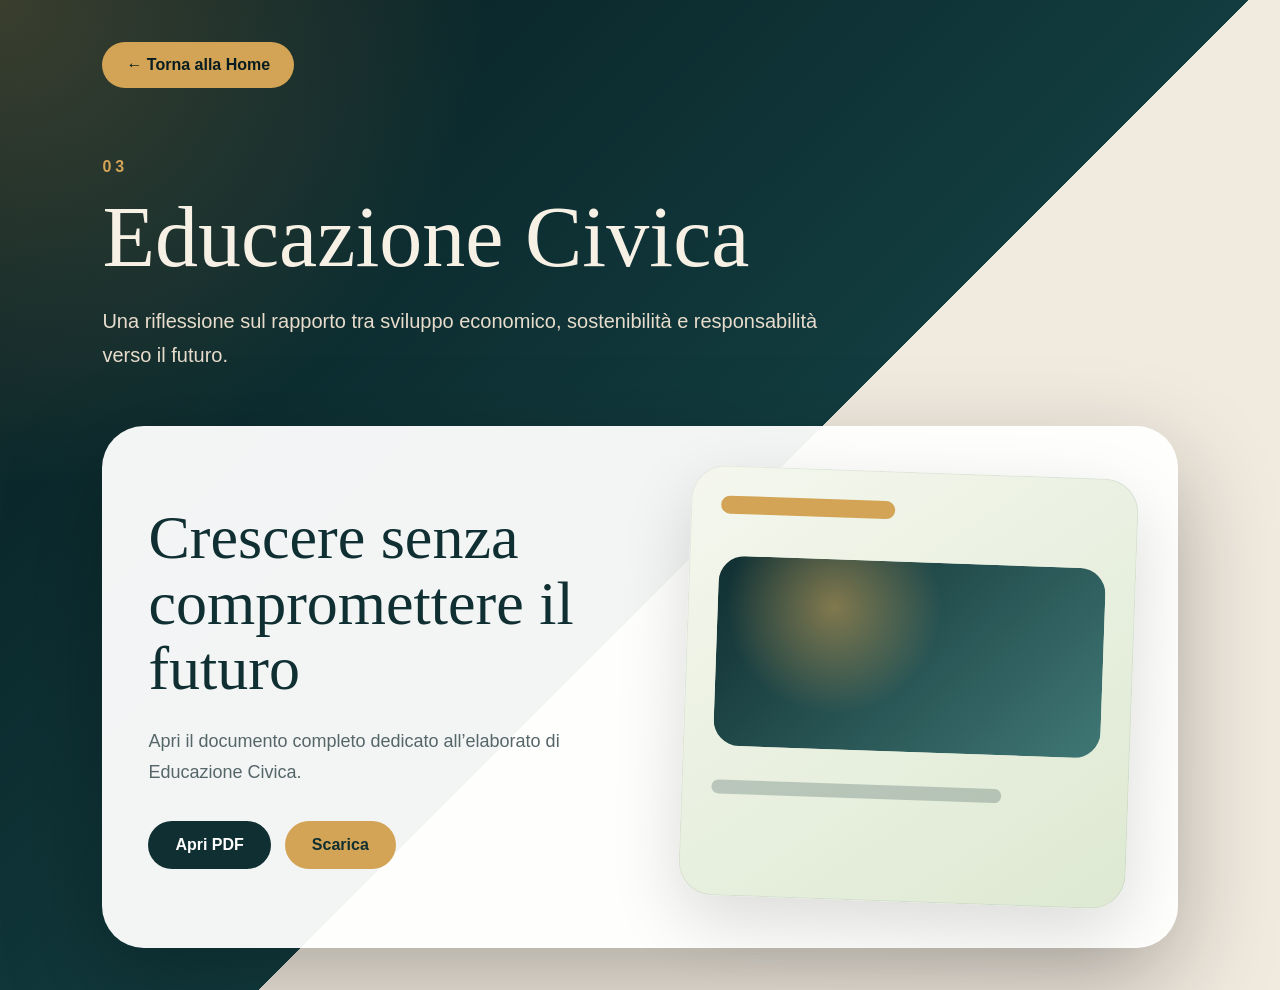
==== educazione-civica.html @ ee255f4e "agg" ====
<!DOCTYPE html>
<html lang="it">
<head>
  <meta charset="UTF-8">
  <meta name="viewport" content="width=device-width, initial-scale=1.0">
  <title>Educazione Civica</title>
  <link rel="stylesheet" href="styles.css">
</head>

<body class="doc-page">

  <a href="index.html" class="back">← Torna alla Home</a>

  <section class="doc-hero">
    <span>03</span>
    <h1>Educazione Civica</h1>
    <p>Una riflessione sul rapporto tra sviluppo economico, sostenibilità e responsabilità verso il futuro.</p>
  </section>

  <section class="doc-card">
    <div>
      <h2>Crescere senza compromettere il futuro</h2>
      <p>Apri il documento completo dedicato all’elaborato di Educazione Civica.</p>

      <div class="doc-buttons">
        <a href="educazione-civica.pdf" target="_blank">Apri PDF</a>
        <a href="educazione-civica.pdf" download>Scarica</a>
      </div>
    </div>

    <div class="mockup civic">
      <div></div>
      <div></div>
      <div></div>
    </div>
  </section>

</body>
</html>
---- styles.css ----
* {
  margin: 0;
  padding: 0;
  box-sizing: border-box;
}

body {
  background: #071c20;
  color: #f7f0e5;
  font-family: Arial, Helvetica, sans-serif;
}

/* HOME */

.home {
  min-height: 100vh;
  background:
    radial-gradient(circle at top left, rgba(211, 164, 85, 0.28), transparent 28%),
    linear-gradient(135deg, #071c20, #123c3f);
  padding: 42px;
}

.hero {
  min-height: 62vh;
  display: grid;
  grid-template-columns: 1.1fr 0.9fr;
  gap: 44px;
  align-items: center;
  max-width: 1250px;
  margin: 0 auto;
}

.hero-text h1 {
  font-family: Georgia, "Times New Roman", serif;
  font-size: clamp(54px, 8vw, 96px);
  font-weight: 500;
  line-height: 1;
}

.hero-text h2 {
  margin-top: 16px;
  font-size: 26px;
  font-weight: 400;
  color: #d9c7a7;
}

.quote {
  margin-top: 34px;
  max-width: 760px;
  font-family: Georgia, "Times New Roman", serif;
  font-size: clamp(23px, 3vw, 34px);
  line-height: 1.45;
  color: #e8c985;
}

.hero-image {
  height: 500px;
  border-radius: 38px;
  overflow: hidden;
  box-shadow: 0 35px 100px rgba(0,0,0,0.45);
  border: 1px solid rgba(255,255,255,0.18);
}

.hero-image img {
  width: 100%;
  height: 100%;
  object-fit: cover;
  animation: slowZoom 14s ease-in-out infinite alternate;
}

.sections {
  max-width: 1250px;
  margin: 48px auto 0;
  display: grid;
  grid-template-columns: repeat(3, 1fr);
  gap: 26px;
}

.section-card {
  min-height: 250px;
  padding: 34px;
  border-radius: 32px;
  text-decoration: none;
  color: #f7f0e5;
  background: rgba(255,255,255,0.09);
  border: 1px solid rgba(255,255,255,0.18);
  box-shadow: 0 25px 70px rgba(0,0,0,0.22);
  transition: 0.35s ease;
}

.section-card:hover {
  transform: translateY(-12px);
  background: rgba(211,164,85,0.22);
  border-color: #d3a455;
}

.section-card span {
  display: block;
  color: #d3a455;
  letter-spacing: 4px;
  font-weight: 800;
  margin-bottom: 42px;
}

.section-card h3 {
  font-family: Georgia, "Times New Roman", serif;
  font-size: 31px;
  font-weight: 500;
  margin-bottom: 16px;
}

.section-card small {
  font-size: 18px;
  color: #d9c7a7;
}

.section-card p {
  color: #ded3c2;
  line-height: 1.65;
}

/* DOCUMENT PAGES */

.doc-page {
  min-height: 100vh;
  padding: 42px 8%;
  background:
    radial-gradient(circle at top left, rgba(211,164,85,0.25), transparent 30%),
    linear-gradient(135deg, #071c20, #123c3f 55%, #f1eadf 55%);
}

.back {
  display: inline-block;
  margin-bottom: 70px;
  color: #071c20;
  background: #d3a455;
  text-decoration: none;
  padding: 14px 24px;
  border-radius: 999px;
  font-weight: 800;
  transition: 0.3s;
}

.back:hover {
  transform: translateY(-4px);
  background: #e9c172;
}

.doc-hero {
  max-width: 850px;
  margin-bottom: 54px;
}

.doc-hero span {
  color: #d3a455;
  letter-spacing: 4px;
  font-weight: 800;
}

.doc-hero h1 {
  margin-top: 18px;
  font-family: Georgia, "Times New Roman", serif;
  font-size: clamp(50px, 7vw, 86px);
  font-weight: 500;
  line-height: 1;
}

.doc-hero small {
  font-size: 34px;
  color: #d9c7a7;
}

.doc-hero p {
  margin-top: 24px;
  max-width: 720px;
  color: #e8ddcc;
  font-size: 20px;
  line-height: 1.7;
}

.doc-card {
  max-width: 1200px;
  display: grid;
  grid-template-columns: 1.05fr 0.95fr;
  gap: 42px;
  align-items: center;
  background: rgba(255,255,255,0.95);
  color: #102f32;
  padding: 46px;
  border-radius: 42px;
  box-shadow: 0 35px 100px rgba(0,0,0,0.28);
}

.doc-card h2 {
  font-family: Georgia, "Times New Roman", serif;
  font-size: clamp(36px, 5vw, 62px);
  font-weight: 500;
  line-height: 1.06;
  margin-bottom: 24px;
}

.doc-card p {
  color: #566668;
  font-size: 18px;
  line-height: 1.7;
}

.doc-buttons {
  display: flex;
  gap: 14px;
  flex-wrap: wrap;
  margin-top: 34px;
}

.doc-buttons a {
  text-decoration: none;
  padding: 15px 27px;
  border-radius: 999px;
  font-weight: 800;
  transition: 0.3s;
}

.doc-buttons a:first-child {
  background: #102f32;
  color: white;
}

.doc-buttons a:last-child {
  background: #d3a455;
  color: #102f32;
}

.doc-buttons a:hover {
  transform: translateY(-4px);
}

.mockup {
  min-height: 430px;
  padding: 30px;
  border-radius: 34px;
  background: linear-gradient(145deg, #fff8ec, #e5dacb);
  box-shadow: inset 0 0 0 1px rgba(16,47,50,0.08), 0 25px 70px rgba(0,0,0,0.14);
  transform: rotate(2deg);
  animation: floatDoc 5s ease-in-out infinite;
}

.mockup.scientific {
  background: linear-gradient(145deg, #eef7f4, #d8ebe5);
}

.mockup.civic {
  background: linear-gradient(145deg, #f5f7ee, #dde9d2);
}

.mockup div:nth-child(1) {
  width: 45%;
  height: 18px;
  border-radius: 999px;
  background: #d3a455;
  margin-bottom: 42px;
}

.mockup div:nth-child(2) {
  width: 100%;
  height: 190px;
  border-radius: 26px;
  background:
    radial-gradient(circle at 30% 25%, rgba(211,164,85,0.55), transparent 35%),
    linear-gradient(135deg, #102f32, #3f7774);
  margin-bottom: 34px;
}

.mockup div:nth-child(3) {
  width: 75%;
  height: 14px;
  border-radius: 999px;
  background: rgba(16,47,50,0.22);
}

/* ANIMAZIONI */

@keyframes slowZoom {
  from {
    transform: scale(1);
  }
  to {
    transform: scale(1.09);
  }
}

@keyframes floatDoc {
  0%, 100% {
    transform: rotate(2deg) translateY(0);
  }
  50% {
    transform: rotate(2deg) translateY(-16px);
  }
}

/* RESPONSIVE */

@media (max-width: 950px) {
  .home {
    padding: 28px;
  }

  .hero,
  .sections,
  .doc-card {
    grid-template-columns: 1fr;
  }

  .hero-image {
    height: 340px;
  }

  .section-card {
    min-height: auto;
  }

  .doc-page {
    background: linear-gradient(135deg, #071c20, #123c3f);
  }

  .doc-card {
    padding: 30px;
  }

  .mockup {
    min-height: 320px;
  }
}
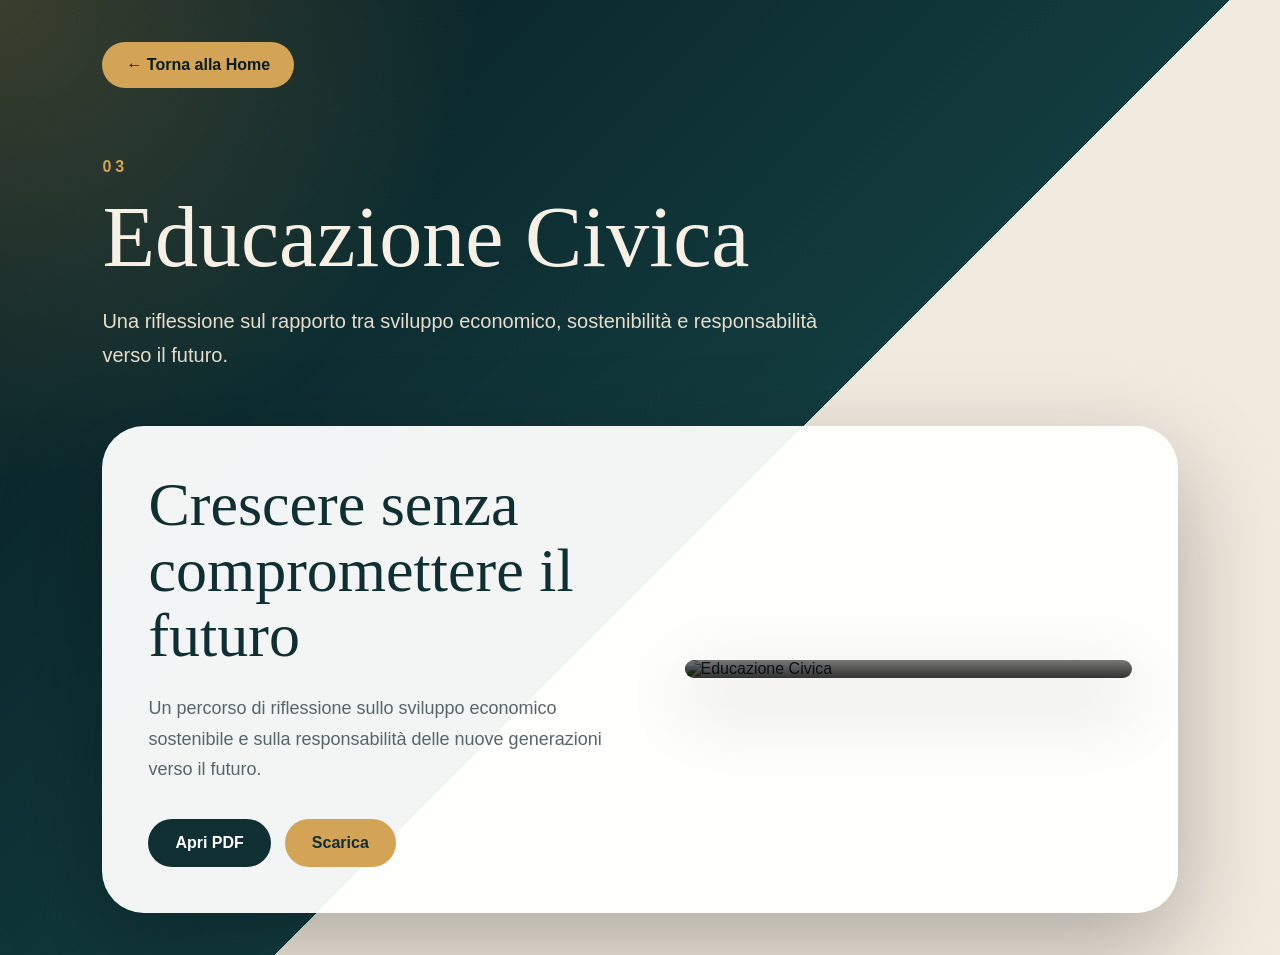
==== commit 219190c1: "Aggiornamento" ====
--- a/educazione-civica.html
+++ b/educazione-civica.html
@@ -18,22 +18,28 @@
   </section>
 
   <section class="doc-card">
-    <div>
-      <h2>Crescere senza compromettere il futuro</h2>
-      <p>Apri il documento completo dedicato all’elaborato di Educazione Civica.</p>
 
-      <div class="doc-buttons">
-        <a href="educazione-civica.pdf" target="_blank">Apri PDF</a>
-        <a href="educazione-civica.pdf" download>Scarica</a>
-      </div>
+  <div>
+    <h2>Crescere senza compromettere il futuro</h2>
+
+    <p>
+      Un percorso di riflessione sullo sviluppo
+      economico sostenibile e sulla responsabilità
+      delle nuove generazioni verso il futuro.
+    </p>
+
+    <div class="doc-buttons">
+      <a href="educazione-civica.pdf" target="_blank">Apri PDF</a>
+      <a href="educazione-civica.pdf" download>Scarica</a>
     </div>
+  </div>
 
-    <div class="mockup civic">
-      <div></div>
-      <div></div>
-      <div></div>
-    </div>
-  </section>
+  <div class="pdf-cover">
+    <img src="educazione-civica-cover.jpg"
+         alt="Educazione Civica">
+  </div>
+
+</section>
 
 </body>
 </html>
--- a/styles.css
+++ b/styles.css
@@ -66,6 +66,28 @@
   height: 100%;
   object-fit: cover;
   animation: slowZoom 14s ease-in-out infinite alternate;
+}
+.hero-image {
+  position: relative;
+}
+
+.hero-image-overlay {
+  position: absolute;
+  bottom: 0;
+  left: 0;
+  right: 0;
+  padding: 25px;
+  background: linear-gradient(
+    transparent,
+    rgba(0,0,0,0.75)
+  );
+}
+
+.hero-image-overlay span {
+  color: white;
+  font-size: 22px;
+  font-weight: 600;
+  letter-spacing: 1px;
 }
 
 .sections {
@@ -329,4 +351,38 @@
   .mockup {
     min-height: 320px;
   }
+}
+.pdf-cover {
+  position: relative;
+  overflow: hidden;
+  border-radius: 30px;
+  box-shadow: 0 25px 70px rgba(0,0,0,0.22);
+  transition: 0.4s ease;
+}
+
+.pdf-cover:hover {
+  transform: translateY(-8px) scale(1.02);
+}
+
+.pdf-cover img {
+  width: 100%;
+  display: block;
+}
+
+.pdf-cover::after {
+  content: "Anteprima documento";
+  position: absolute;
+  bottom: 0;
+  left: 0;
+  right: 0;
+
+  padding: 18px;
+
+  color: white;
+  font-weight: 700;
+
+  background: linear-gradient(
+    transparent,
+    rgba(0,0,0,0.8)
+  );
 }
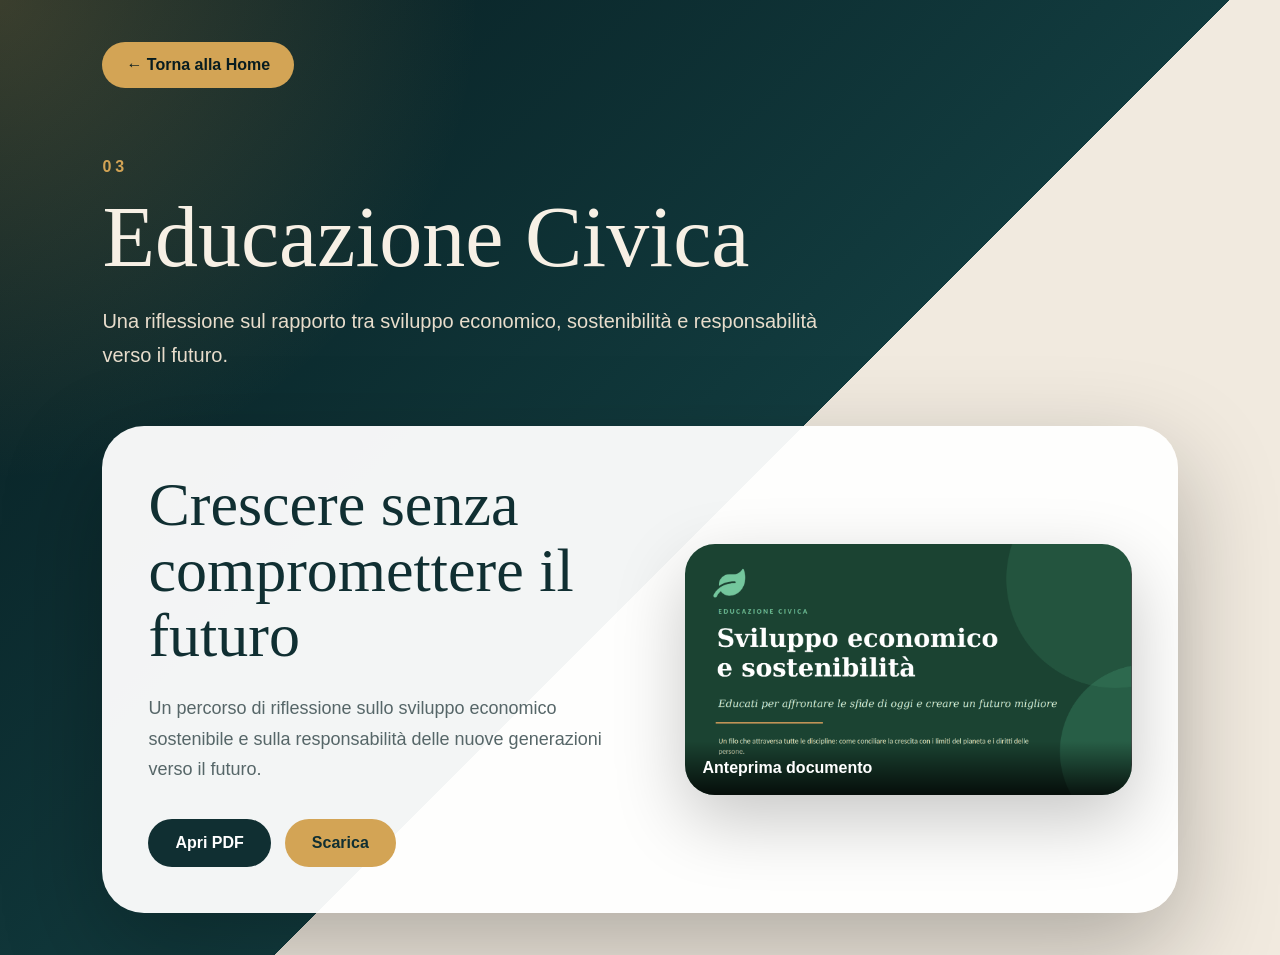
==== commit 64e1afb6: "agg" ====
--- a/educazione-civica.html
+++ b/educazione-civica.html
@@ -35,7 +35,7 @@
   </div>
 
   <div class="pdf-cover">
-    <img src="educazione-civica-cover.jpg"
+    <img src="educazione-civica-cover.png"
          alt="Educazione Civica">
   </div>
 
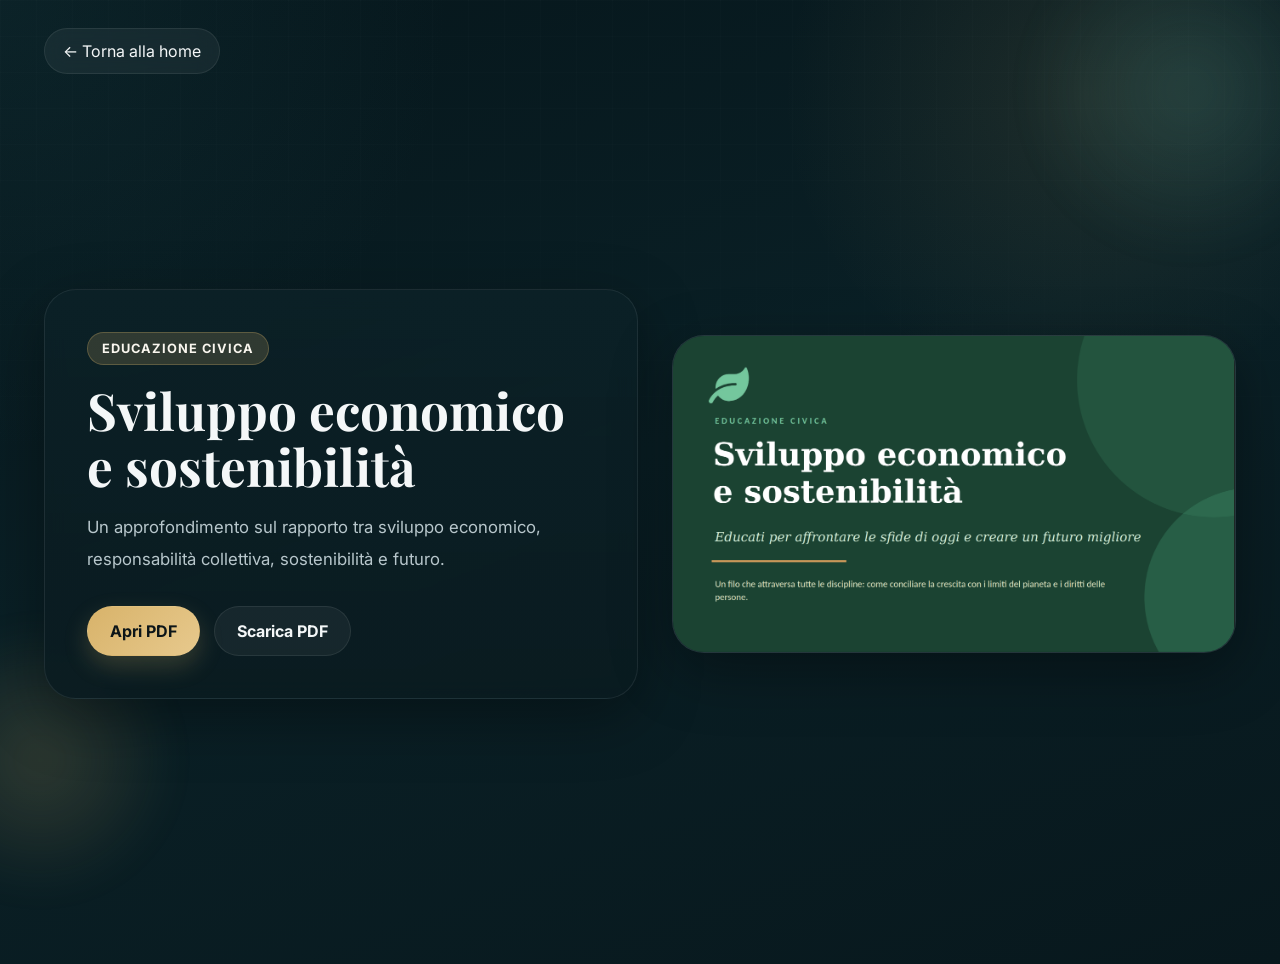
==== commit 0bce43e0: "fase finale" ====
--- a/educazione-civica.html
+++ b/educazione-civica.html
@@ -1,45 +1,45 @@
 <!DOCTYPE html>
 <html lang="it">
 <head>
-  <meta charset="UTF-8">
-  <meta name="viewport" content="width=device-width, initial-scale=1.0">
-  <title>Educazione Civica</title>
-  <link rel="stylesheet" href="styles.css">
+  <meta charset="UTF-8" />
+  <meta name="viewport" content="width=device-width, initial-scale=1.0" />
+  <title>Educazione Civica - Manuel Campanile</title>
+  <link rel="stylesheet" href="styles.css" />
+  <link rel="preconnect" href="https://fonts.googleapis.com">
+  <link rel="preconnect" href="https://fonts.gstatic.com" crossorigin>
+  <link href="https://fonts.googleapis.com/css2?family=Inter:wght@300;400;500;600;700;800&family=Playfair+Display:wght@600;700&display=swap" rel="stylesheet">
 </head>
+<body class="page-body">
 
-<body class="doc-page">
+  <div class="bg-orb orb-1"></div>
+  <div class="bg-orb orb-2"></div>
+  <div class="bg-grid"></div>
 
-  <a href="index.html" class="back">← Torna alla Home</a>
+  <nav class="topbar">
+    <a href="index.html" class="back-btn">← Torna alla home</a>
+  </nav>
 
-  <section class="doc-hero">
-    <span>03</span>
-    <h1>Educazione Civica</h1>
-    <p>Una riflessione sul rapporto tra sviluppo economico, sostenibilità e responsabilità verso il futuro.</p>
-  </section>
+  <main class="doc-page">
+    <section class="doc-hero reveal">
+      <div class="doc-text">
+        <span class="doc-tag">Educazione Civica</span>
+        <h1>Sviluppo economico e sostenibilità</h1>
+        <p>
+          Un approfondimento sul rapporto tra sviluppo economico, responsabilità collettiva, sostenibilità e futuro.
+        </p>
 
-  <section class="doc-card">
+        <div class="doc-actions">
+          <a href="educazione-civica-2026.pdf" target="_blank" class="doc-btn primary-btn">Apri PDF</a>
+          <a href="educazione-civica-2026.pdf" download class="doc-btn secondary-btn">Scarica PDF</a>
+        </div>
+      </div>
 
-  <div>
-    <h2>Crescere senza compromettere il futuro</h2>
+      <div class="doc-cover">
+        <img src="educazione-civica-cover.png" alt="Copertina Educazione Civica">
+      </div>
+    </section>
+  </main>
 
-    <p>
-      Un percorso di riflessione sullo sviluppo
-      economico sostenibile e sulla responsabilità
-      delle nuove generazioni verso il futuro.
-    </p>
-
-    <div class="doc-buttons">
-      <a href="educazione-civica.pdf" target="_blank">Apri PDF</a>
-      <a href="educazione-civica.pdf" download>Scarica</a>
-    </div>
-  </div>
-
-  <div class="pdf-cover">
-    <img src="educazione-civica-cover.png"
-         alt="Educazione Civica">
-  </div>
-
-</section>
-
+  <script src="script.js"></script>
 </body>
 </html>
--- a/styles.css
+++ b/styles.css
@@ -1,388 +1,528 @@
-* {
-  margin: 0;
-  padding: 0;
-  box-sizing: border-box;
-}
-
-body {
-  background: #071c20;
-  color: #f7f0e5;
-  font-family: Arial, Helvetica, sans-serif;
-}
-
-/* HOME */
-
-.home {
-  min-height: 100vh;
+:root{
+  --bg:#07181d;
+  --bg-2:#0b2229;
+  --panel:rgba(12, 33, 39, 0.72);
+  --panel-strong:rgba(13, 36, 43, 0.88);
+  --line:rgba(255,255,255,0.08);
+  --text:#f4f7f8;
+  --muted:#b8c7cc;
+  --accent:#d8b36a;
+  --accent-2:#9ad1c3;
+  --shadow:0 18px 60px rgba(0,0,0,0.35);
+  --radius-xl:28px;
+  --radius-lg:22px;
+  --radius-md:16px;
+}
+
+*{
+  margin:0;
+  padding:0;
+  box-sizing:border-box;
+}
+
+html{
+  scroll-behavior:smooth;
+}
+
+body{
+  font-family:'Inter', sans-serif;
   background:
-    radial-gradient(circle at top left, rgba(211, 164, 85, 0.28), transparent 28%),
-    linear-gradient(135deg, #071c20, #123c3f);
-  padding: 42px;
-}
-
-.hero {
-  min-height: 62vh;
-  display: grid;
-  grid-template-columns: 1.1fr 0.9fr;
-  gap: 44px;
-  align-items: center;
-  max-width: 1250px;
-  margin: 0 auto;
-}
-
-.hero-text h1 {
-  font-family: Georgia, "Times New Roman", serif;
-  font-size: clamp(54px, 8vw, 96px);
-  font-weight: 500;
-  line-height: 1;
-}
-
-.hero-text h2 {
-  margin-top: 16px;
-  font-size: 26px;
-  font-weight: 400;
-  color: #d9c7a7;
-}
-
-.quote {
-  margin-top: 34px;
-  max-width: 760px;
-  font-family: Georgia, "Times New Roman", serif;
-  font-size: clamp(23px, 3vw, 34px);
-  line-height: 1.45;
-  color: #e8c985;
-}
-
-.hero-image {
-  height: 500px;
-  border-radius: 38px;
-  overflow: hidden;
-  box-shadow: 0 35px 100px rgba(0,0,0,0.45);
-  border: 1px solid rgba(255,255,255,0.18);
-}
-
-.hero-image img {
-  width: 100%;
-  height: 100%;
-  object-fit: cover;
-  animation: slowZoom 14s ease-in-out infinite alternate;
-}
-.hero-image {
-  position: relative;
-}
-
-.hero-image-overlay {
-  position: absolute;
-  bottom: 0;
-  left: 0;
-  right: 0;
-  padding: 25px;
-  background: linear-gradient(
-    transparent,
-    rgba(0,0,0,0.75)
-  );
-}
-
-.hero-image-overlay span {
-  color: white;
-  font-size: 22px;
-  font-weight: 600;
-  letter-spacing: 1px;
-}
-
-.sections {
-  max-width: 1250px;
-  margin: 48px auto 0;
-  display: grid;
-  grid-template-columns: repeat(3, 1fr);
-  gap: 26px;
-}
-
-.section-card {
-  min-height: 250px;
-  padding: 34px;
-  border-radius: 32px;
-  text-decoration: none;
-  color: #f7f0e5;
-  background: rgba(255,255,255,0.09);
-  border: 1px solid rgba(255,255,255,0.18);
-  box-shadow: 0 25px 70px rgba(0,0,0,0.22);
-  transition: 0.35s ease;
-}
-
-.section-card:hover {
-  transform: translateY(-12px);
-  background: rgba(211,164,85,0.22);
-  border-color: #d3a455;
-}
-
-.section-card span {
-  display: block;
-  color: #d3a455;
-  letter-spacing: 4px;
-  font-weight: 800;
-  margin-bottom: 42px;
-}
-
-.section-card h3 {
-  font-family: Georgia, "Times New Roman", serif;
-  font-size: 31px;
-  font-weight: 500;
-  margin-bottom: 16px;
-}
-
-.section-card small {
-  font-size: 18px;
-  color: #d9c7a7;
-}
-
-.section-card p {
-  color: #ded3c2;
-  line-height: 1.65;
-}
-
-/* DOCUMENT PAGES */
-
-.doc-page {
-  min-height: 100vh;
-  padding: 42px 8%;
+    radial-gradient(circle at top left, rgba(31,79,86,0.22), transparent 28%),
+    radial-gradient(circle at 85% 10%, rgba(216,179,106,0.10), transparent 22%),
+    linear-gradient(160deg, #06161b 0%, #0a2026 48%, #08181d 100%);
+  color:var(--text);
+  min-height:100vh;
+  overflow-x:hidden;
+  position:relative;
+}
+
+.page-body{
+  min-height:100vh;
+}
+
+img{
+  display:block;
+  width:100%;
+  height:auto;
+}
+
+a{
+  text-decoration:none;
+  color:inherit;
+}
+
+/* DECOR */
+.bg-orb{
+  position:fixed;
+  border-radius:50%;
+  filter:blur(20px);
+  opacity:.18;
+  z-index:0;
+  pointer-events:none;
+}
+.orb-1{
+  width:340px;
+  height:340px;
+  top:-80px;
+  right:-80px;
+  background:radial-gradient(circle, #6cb7a5 0%, transparent 70%);
+}
+.orb-2{
+  width:280px;
+  height:280px;
+  left:-100px;
+  bottom:0;
+  background:radial-gradient(circle, #d8b36a 0%, transparent 70%);
+}
+
+.bg-grid{
+  position:fixed;
+  inset:0;
+  background-image:
+    linear-gradient(rgba(255,255,255,0.025) 1px, transparent 1px),
+    linear-gradient(90deg, rgba(255,255,255,0.025) 1px, transparent 1px);
+  background-size:36px 36px;
+  mask-image:linear-gradient(to bottom, rgba(0,0,0,0.55), transparent 85%);
+  z-index:0;
+  pointer-events:none;
+}
+
+/* HERO */
+.hero{
+  min-height:100vh;
+  display:flex;
+  align-items:center;
+  justify-content:center;
+  padding:70px 24px 40px;
+  position:relative;
+  z-index:1;
+}
+
+.hero-overlay{
+  position:absolute;
+  inset:0;
   background:
-    radial-gradient(circle at top left, rgba(211,164,85,0.25), transparent 30%),
-    linear-gradient(135deg, #071c20, #123c3f 55%, #f1eadf 55%);
-}
-
-.back {
-  display: inline-block;
-  margin-bottom: 70px;
-  color: #071c20;
-  background: #d3a455;
-  text-decoration: none;
-  padding: 14px 24px;
-  border-radius: 999px;
-  font-weight: 800;
-  transition: 0.3s;
-}
-
-.back:hover {
-  transform: translateY(-4px);
-  background: #e9c172;
-}
-
-.doc-hero {
-  max-width: 850px;
-  margin-bottom: 54px;
-}
-
-.doc-hero span {
-  color: #d3a455;
-  letter-spacing: 4px;
-  font-weight: 800;
-}
-
-.doc-hero h1 {
-  margin-top: 18px;
-  font-family: Georgia, "Times New Roman", serif;
-  font-size: clamp(50px, 7vw, 86px);
-  font-weight: 500;
-  line-height: 1;
-}
-
-.doc-hero small {
-  font-size: 34px;
-  color: #d9c7a7;
-}
-
-.doc-hero p {
-  margin-top: 24px;
-  max-width: 720px;
-  color: #e8ddcc;
-  font-size: 20px;
-  line-height: 1.7;
-}
-
-.doc-card {
-  max-width: 1200px;
-  display: grid;
-  grid-template-columns: 1.05fr 0.95fr;
-  gap: 42px;
-  align-items: center;
-  background: rgba(255,255,255,0.95);
-  color: #102f32;
-  padding: 46px;
-  border-radius: 42px;
-  box-shadow: 0 35px 100px rgba(0,0,0,0.28);
-}
-
-.doc-card h2 {
-  font-family: Georgia, "Times New Roman", serif;
-  font-size: clamp(36px, 5vw, 62px);
-  font-weight: 500;
-  line-height: 1.06;
-  margin-bottom: 24px;
-}
-
-.doc-card p {
-  color: #566668;
-  font-size: 18px;
-  line-height: 1.7;
-}
-
-.doc-buttons {
-  display: flex;
-  gap: 14px;
-  flex-wrap: wrap;
-  margin-top: 34px;
-}
-
-.doc-buttons a {
-  text-decoration: none;
-  padding: 15px 27px;
-  border-radius: 999px;
-  font-weight: 800;
-  transition: 0.3s;
-}
-
-.doc-buttons a:first-child {
-  background: #102f32;
-  color: white;
-}
-
-.doc-buttons a:last-child {
-  background: #d3a455;
-  color: #102f32;
-}
-
-.doc-buttons a:hover {
-  transform: translateY(-4px);
-}
-
-.mockup {
-  min-height: 430px;
-  padding: 30px;
-  border-radius: 34px;
-  background: linear-gradient(145deg, #fff8ec, #e5dacb);
-  box-shadow: inset 0 0 0 1px rgba(16,47,50,0.08), 0 25px 70px rgba(0,0,0,0.14);
-  transform: rotate(2deg);
-  animation: floatDoc 5s ease-in-out infinite;
-}
-
-.mockup.scientific {
-  background: linear-gradient(145deg, #eef7f4, #d8ebe5);
-}
-
-.mockup.civic {
-  background: linear-gradient(145deg, #f5f7ee, #dde9d2);
-}
-
-.mockup div:nth-child(1) {
-  width: 45%;
-  height: 18px;
-  border-radius: 999px;
-  background: #d3a455;
-  margin-bottom: 42px;
-}
-
-.mockup div:nth-child(2) {
-  width: 100%;
-  height: 190px;
-  border-radius: 26px;
+    linear-gradient(90deg, rgba(4,12,15,0.78) 0%, rgba(4,12,15,0.52) 42%, rgba(4,12,15,0.25) 100%);
+  z-index:1;
+}
+
+.hero-content{
+  position:relative;
+  z-index:2;
+  width:min(1220px, 100%);
+  display:grid;
+  grid-template-columns:1.1fr 0.9fr;
+  gap:36px;
+  align-items:center;
+}
+
+.hero-text{
+  padding:18px 6px;
+}
+
+.hero-class{
+  display:inline-block;
+  font-size:.95rem;
+  font-weight:600;
+  letter-spacing:.18em;
+  text-transform:uppercase;
+  color:var(--accent);
+  margin-bottom:18px;
+}
+
+.hero h1{
+  font-family:'Playfair Display', serif;
+  font-size:clamp(2.7rem, 6vw, 5.2rem);
+  line-height:0.98;
+  letter-spacing:-0.03em;
+  margin-bottom:18px;
+}
+
+.hero-quote{
+  max-width:720px;
+  font-size:clamp(1rem, 1.5vw, 1.18rem);
+  line-height:1.8;
+  color:var(--muted);
+}
+
+.hero-image-card{
+  position:relative;
+  border-radius:32px;
+  overflow:hidden;
+  box-shadow:var(--shadow);
+  background:rgba(255,255,255,0.03);
+  border:1px solid rgba(255,255,255,0.08);
+  backdrop-filter:blur(10px);
+  transform:translateY(0);
+  animation:floatCard 6s ease-in-out infinite;
+}
+
+.hero-image-card img{
+  width:100%;
+  height:560px;
+  object-fit:cover;
+  display:block;
+  filter:saturate(1.02) contrast(1.02);
+}
+
+.hero-image-card::after{
+  content:"";
+  position:absolute;
+  inset:0;
   background:
-    radial-gradient(circle at 30% 25%, rgba(211,164,85,0.55), transparent 35%),
-    linear-gradient(135deg, #102f32, #3f7774);
-  margin-bottom: 34px;
-}
-
-.mockup div:nth-child(3) {
-  width: 75%;
-  height: 14px;
-  border-radius: 999px;
-  background: rgba(16,47,50,0.22);
-}
-
-/* ANIMAZIONI */
-
-@keyframes slowZoom {
-  from {
-    transform: scale(1);
-  }
-  to {
-    transform: scale(1.09);
-  }
-}
-
-@keyframes floatDoc {
-  0%, 100% {
-    transform: rotate(2deg) translateY(0);
-  }
-  50% {
-    transform: rotate(2deg) translateY(-16px);
-  }
+    linear-gradient(to top, rgba(4,12,15,0.20), transparent 38%);
+  pointer-events:none;
+}
+
+@keyframes floatCard{
+  0%,100%{transform:translateY(0px);}
+  50%{transform:translateY(-10px);}
+}
+
+.scroll-indicator{
+  position:absolute;
+  bottom:28px;
+  left:50%;
+  transform:translateX(-50%);
+  z-index:2;
+  width:34px;
+  height:58px;
+  border:1px solid rgba(255,255,255,0.25);
+  border-radius:24px;
+  display:flex;
+  align-items:flex-start;
+  justify-content:center;
+  padding-top:10px;
+  opacity:.85;
+}
+
+.scroll-indicator span{
+  width:6px;
+  height:12px;
+  border-radius:999px;
+  background:var(--accent);
+  animation:scrollDot 1.6s ease-in-out infinite;
+}
+
+@keyframes scrollDot{
+  0%{transform:translateY(0); opacity:0;}
+  30%{opacity:1;}
+  100%{transform:translateY(18px); opacity:0;}
+}
+
+/* SECTIONS */
+.sections-wrapper{
+  position:relative;
+  z-index:1;
+  padding:30px 24px 80px;
+}
+
+.cards-section{
+  width:min(1240px, 100%);
+  margin:0 auto;
+}
+
+.section-intro{
+  margin-bottom:34px;
+}
+
+.section-intro h2{
+  font-family:'Playfair Display', serif;
+  font-size:clamp(2rem, 4vw, 3rem);
+  margin-bottom:12px;
+}
+
+.section-intro p{
+  max-width:760px;
+  color:var(--muted);
+  line-height:1.8;
+  font-size:1.03rem;
+}
+
+.cards-grid{
+  display:grid;
+  grid-template-columns:repeat(3, 1fr);
+  gap:26px;
+}
+
+.section-card{
+  position:relative;
+  background:linear-gradient(180deg, rgba(14,37,44,0.88), rgba(8,25,30,0.92));
+  border:1px solid rgba(255,255,255,0.08);
+  border-radius:28px;
+  overflow:hidden;
+  box-shadow:var(--shadow);
+  transition:transform .45s ease, box-shadow .45s ease, border-color .45s ease;
+  backdrop-filter:blur(10px);
+}
+
+.section-card:hover{
+  transform:translateY(-10px);
+  box-shadow:0 30px 70px rgba(0,0,0,0.42);
+  border-color:rgba(216,179,106,0.35);
+}
+
+.card-image{
+  position:relative;
+  height:250px;
+  overflow:hidden;
+}
+
+.card-image img{
+  width:100%;
+  height:100%;
+  object-fit:cover;
+  transition:transform .6s ease;
+}
+
+.section-card:hover .card-image img{
+  transform:scale(1.05);
+}
+
+.card-glow{
+  position:absolute;
+  inset:0;
+  background:
+    linear-gradient(to top, rgba(4,12,15,0.78) 0%, rgba(4,12,15,0.15) 55%, rgba(4,12,15,0) 100%);
+}
+
+.card-content{
+  padding:24px 24px 26px;
+}
+
+.card-tag{
+  display:inline-flex;
+  align-items:center;
+  padding:8px 14px;
+  border-radius:999px;
+  font-size:.8rem;
+  font-weight:700;
+  letter-spacing:.08em;
+  text-transform:uppercase;
+  color:#f9f6ee;
+  background:rgba(216,179,106,0.18);
+  border:1px solid rgba(216,179,106,0.28);
+  margin-bottom:16px;
+}
+
+.card-content h3{
+  font-size:1.35rem;
+  margin-bottom:12px;
+  line-height:1.25;
+}
+
+.card-content p{
+  color:var(--muted);
+  line-height:1.75;
+  font-size:.98rem;
+  margin-bottom:18px;
+}
+
+.card-link{
+  color:var(--accent);
+  font-weight:700;
+  letter-spacing:.01em;
+}
+
+/* TOP BAR */
+.topbar{
+  position:relative;
+  z-index:2;
+  width:min(1240px, 100%);
+  margin:0 auto;
+  padding:28px 24px 0;
+}
+
+.back-btn{
+  display:inline-flex;
+  align-items:center;
+  gap:10px;
+  padding:12px 18px;
+  border-radius:999px;
+  background:rgba(255,255,255,0.05);
+  border:1px solid rgba(255,255,255,0.08);
+  color:var(--text);
+  transition:all .3s ease;
+  backdrop-filter:blur(10px);
+}
+
+.back-btn:hover{
+  transform:translateY(-2px);
+  border-color:rgba(216,179,106,0.35);
+  background:rgba(255,255,255,0.08);
+}
+
+/* DOC PAGES */
+.doc-page{
+  position:relative;
+  z-index:1;
+  width:min(1240px, 100%);
+  margin:0 auto;
+  padding:30px 24px 80px;
+}
+
+.doc-hero{
+  min-height:calc(100vh - 120px);
+  display:grid;
+  grid-template-columns:1fr 0.95fr;
+  gap:34px;
+  align-items:center;
+}
+
+.doc-text{
+  background:linear-gradient(180deg, rgba(12,33,39,0.82), rgba(10,27,32,0.90));
+  border:1px solid rgba(255,255,255,0.08);
+  border-radius:32px;
+  padding:42px;
+  box-shadow:var(--shadow);
+  backdrop-filter:blur(10px);
+}
+
+.doc-tag{
+  display:inline-flex;
+  padding:8px 14px;
+  border-radius:999px;
+  font-size:.8rem;
+  font-weight:700;
+  letter-spacing:.08em;
+  text-transform:uppercase;
+  color:#f9f6ee;
+  background:rgba(216,179,106,0.18);
+  border:1px solid rgba(216,179,106,0.28);
+  margin-bottom:18px;
+}
+
+.doc-text h1{
+  font-family:'Playfair Display', serif;
+  font-size:clamp(2rem, 4vw, 3.5rem);
+  line-height:1.08;
+  margin-bottom:18px;
+}
+
+.doc-text p{
+  color:var(--muted);
+  line-height:1.9;
+  font-size:1.05rem;
+  max-width:640px;
+}
+
+.doc-actions{
+  margin-top:30px;
+  display:flex;
+  flex-wrap:wrap;
+  gap:14px;
+}
+
+.doc-btn{
+  padding:14px 22px;
+  border-radius:999px;
+  font-weight:700;
+  transition:all .3s ease;
+  border:1px solid transparent;
+}
+
+.primary-btn{
+  background:linear-gradient(135deg, #d8b36a 0%, #e7c98d 100%);
+  color:#0c1518;
+  box-shadow:0 10px 25px rgba(216,179,106,0.22);
+}
+
+.primary-btn:hover{
+  transform:translateY(-2px);
+  box-shadow:0 16px 30px rgba(216,179,106,0.28);
+}
+
+.secondary-btn{
+  background:rgba(255,255,255,0.05);
+  color:var(--text);
+  border-color:rgba(255,255,255,0.08);
+}
+
+.secondary-btn:hover{
+  transform:translateY(-2px);
+  border-color:rgba(216,179,106,0.35);
+  background:rgba(255,255,255,0.08);
+}
+
+.doc-cover{
+  border-radius:32px;
+  overflow:hidden;
+  border:1px solid rgba(255,255,255,0.08);
+  box-shadow:var(--shadow);
+  background:rgba(255,255,255,0.04);
+  transform:translateY(0);
+  animation:floatCard 6s ease-in-out infinite;
+}
+
+.doc-cover img{
+  width:100%;
+  height:100%;
+  max-height:720px;
+  object-fit:cover;
+}
+
+/* REVEAL */
+.reveal{
+  opacity:0;
+  transform:translateY(30px);
+  transition:opacity .8s ease, transform .8s ease;
+}
+
+.reveal.show{
+  opacity:1;
+  transform:translateY(0);
 }
 
 /* RESPONSIVE */
-
-@media (max-width: 950px) {
-  .home {
-    padding: 28px;
-  }
-
-  .hero,
-  .sections,
-  .doc-card {
-    grid-template-columns: 1fr;
-  }
-
-  .hero-image {
-    height: 340px;
-  }
-
-  .section-card {
-    min-height: auto;
-  }
-
-  .doc-page {
-    background: linear-gradient(135deg, #071c20, #123c3f);
-  }
-
-  .doc-card {
-    padding: 30px;
-  }
-
-  .mockup {
-    min-height: 320px;
-  }
-}
-.pdf-cover {
-  position: relative;
-  overflow: hidden;
-  border-radius: 30px;
-  box-shadow: 0 25px 70px rgba(0,0,0,0.22);
-  transition: 0.4s ease;
-}
-
-.pdf-cover:hover {
-  transform: translateY(-8px) scale(1.02);
-}
-
-.pdf-cover img {
-  width: 100%;
-  display: block;
-}
-
-.pdf-cover::after {
-  content: "Anteprima documento";
-  position: absolute;
-  bottom: 0;
-  left: 0;
-  right: 0;
-
-  padding: 18px;
-
-  color: white;
-  font-weight: 700;
-
-  background: linear-gradient(
-    transparent,
-    rgba(0,0,0,0.8)
-  );
+@media (max-width: 1100px){
+  .hero-content,
+  .doc-hero{
+    grid-template-columns:1fr;
+  }
+
+  .hero-image-card img{
+    height:440px;
+  }
+
+  .cards-grid{
+    grid-template-columns:1fr;
+  }
+}
+
+@media (max-width: 768px){
+  .hero{
+    padding-top:42px;
+  }
+
+  .hero h1{
+    font-size:2.5rem;
+  }
+
+  .hero-quote{
+    font-size:1rem;
+    line-height:1.7;
+  }
+
+  .hero-image-card img{
+    height:320px;
+  }
+
+  .doc-text{
+    padding:28px 24px;
+  }
+
+  .doc-text h1{
+    font-size:2rem;
+  }
+
+  .card-image{
+    height:220px;
+  }
+
+  .section-card,
+  .doc-text,
+  .doc-cover,
+  .hero-image-card{
+    border-radius:24px;
+  }
 }
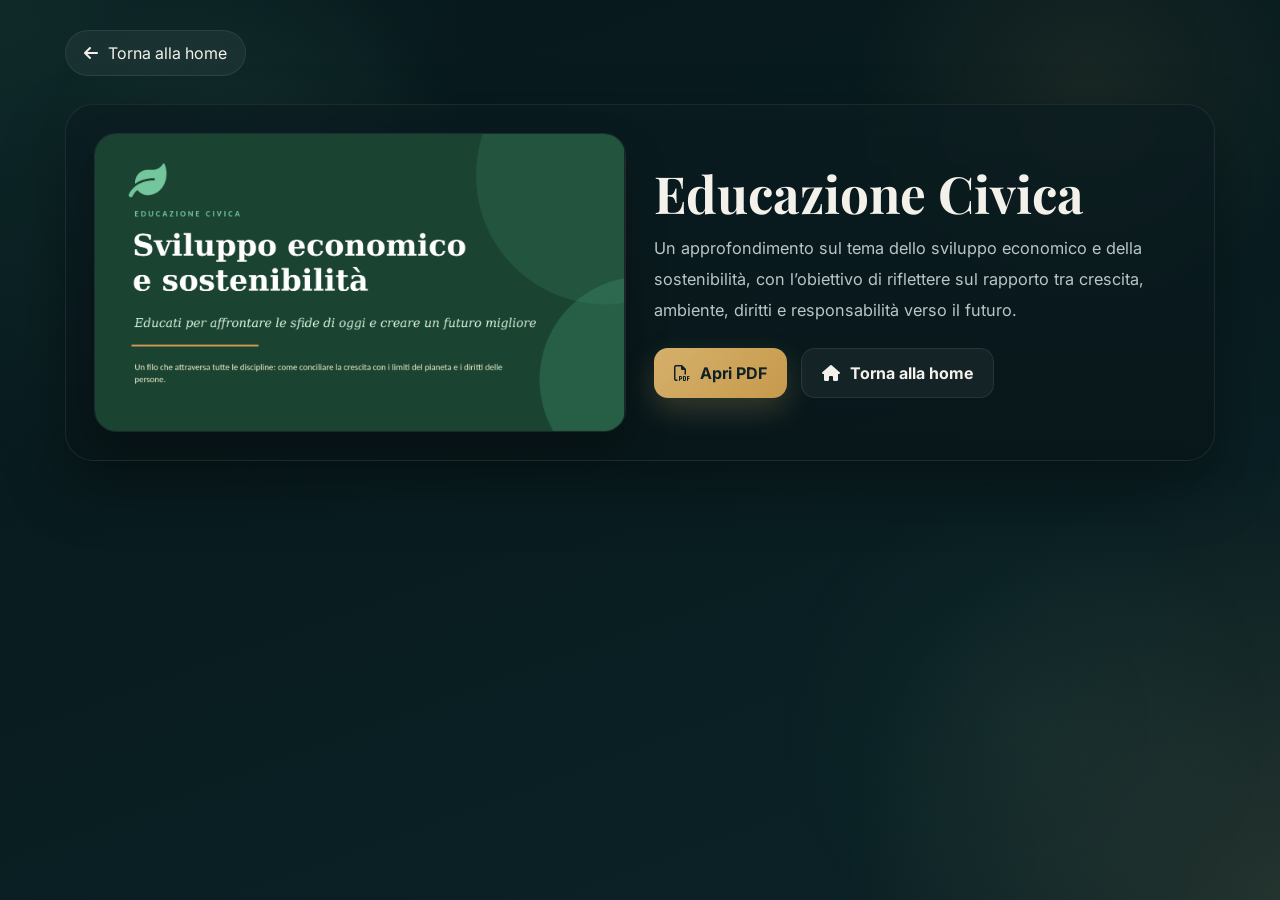
==== commit d0ab8318: "ass" ====
--- a/educazione-civica.html
+++ b/educazione-civica.html
@@ -5,41 +5,45 @@
   <meta name="viewport" content="width=device-width, initial-scale=1.0" />
   <title>Educazione Civica - Manuel Campanile</title>
   <link rel="stylesheet" href="styles.css" />
-  <link rel="preconnect" href="https://fonts.googleapis.com">
-  <link rel="preconnect" href="https://fonts.gstatic.com" crossorigin>
-  <link href="https://fonts.googleapis.com/css2?family=Inter:wght@300;400;500;600;700;800&family=Playfair+Display:wght@600;700&display=swap" rel="stylesheet">
+  <link rel="stylesheet" href="https://cdnjs.cloudflare.com/ajax/libs/font-awesome/6.5.2/css/all.min.css"/>
 </head>
-<body class="page-body">
-
-  <div class="bg-orb orb-1"></div>
-  <div class="bg-orb orb-2"></div>
-  <div class="bg-grid"></div>
-
-  <nav class="topbar">
-    <a href="index.html" class="back-btn">← Torna alla home</a>
-  </nav>
+<body>
+  <div class="page-bg"></div>
 
   <main class="doc-page">
-    <section class="doc-hero reveal">
-      <div class="doc-text">
-        <span class="doc-tag">Educazione Civica</span>
-        <h1>Sviluppo economico e sostenibilità</h1>
-        <p>
-          Un approfondimento sul rapporto tra sviluppo economico, responsabilità collettiva, sostenibilità e futuro.
-        </p>
+    <div class="doc-page-wrap">
+      <a href="index.html" class="top-back">
+        <i class="fa-solid fa-arrow-left"></i>
+        Torna alla home
+      </a>
 
-        <div class="doc-actions">
-          <a href="educazione-civica-2026.pdf" target="_blank" class="doc-btn primary-btn">Apri PDF</a>
-          <a href="educazione-civica-2026.pdf" download class="doc-btn secondary-btn">Scarica PDF</a>
+      <section class="doc-hero">
+        <div class="doc-preview">
+          <img src="educazione-civica-cover.png" alt="Anteprima Educazione Civica">
         </div>
-      </div>
 
-      <div class="doc-cover">
-        <img src="educazione-civica-cover.png" alt="Copertina Educazione Civica">
-      </div>
-    </section>
+        <div class="doc-info">
+          <h1>Educazione Civica</h1>
+          <p>
+            Un approfondimento sul tema dello sviluppo economico e della sostenibilità,
+            con l’obiettivo di riflettere sul rapporto tra crescita, ambiente,
+            diritti e responsabilità verso il futuro.
+          </p>
+
+          <div class="doc-actions">
+            <a href="educazione-civica-2026.pdf" target="_blank" class="btn btn-primary">
+              <i class="fa-regular fa-file-pdf"></i>
+              Apri PDF
+            </a>
+
+            <a href="index.html" class="btn btn-secondary">
+              <i class="fa-solid fa-house"></i>
+              Torna alla home
+            </a>
+          </div>
+        </div>
+      </section>
+    </div>
   </main>
-
-  <script src="script.js"></script>
 </body>
 </html>
--- a/styles.css
+++ b/styles.css
@@ -1,17 +1,16 @@
+@import url('https://fonts.googleapis.com/css2?family=Inter:wght@400;500;600;700;800&family=Playfair+Display:wght@600;700&display=swap');
+
 :root{
-  --bg:#07181d;
-  --bg-2:#0b2229;
-  --panel:rgba(12, 33, 39, 0.72);
-  --panel-strong:rgba(13, 36, 43, 0.88);
-  --line:rgba(255,255,255,0.08);
-  --text:#f4f7f8;
-  --muted:#b8c7cc;
-  --accent:#d8b36a;
-  --accent-2:#9ad1c3;
-  --shadow:0 18px 60px rgba(0,0,0,0.35);
-  --radius-xl:28px;
-  --radius-lg:22px;
-  --radius-md:16px;
+  --bg: #07181b;
+  --bg-2: #0b2226;
+  --panel: rgba(12, 30, 34, 0.72);
+  --panel-2: rgba(18, 42, 47, 0.86);
+  --line: rgba(255,255,255,0.10);
+  --text: #f4f1ea;
+  --muted: #b9c6c5;
+  --gold: #d5b06b;
+  --green: #79c4a3;
+  --shadow: 0 25px 60px rgba(0,0,0,0.35);
 }
 
 *{
@@ -27,461 +26,351 @@
 body{
   font-family:'Inter', sans-serif;
   background:
-    radial-gradient(circle at top left, rgba(31,79,86,0.22), transparent 28%),
-    radial-gradient(circle at 85% 10%, rgba(216,179,106,0.10), transparent 22%),
-    linear-gradient(160deg, #06161b 0%, #0a2026 48%, #08181d 100%);
+    radial-gradient(circle at top left, rgba(38, 92, 82, 0.25), transparent 30%),
+    radial-gradient(circle at bottom right, rgba(213, 176, 107, 0.12), transparent 28%),
+    linear-gradient(160deg, var(--bg), var(--bg-2));
   color:var(--text);
   min-height:100vh;
   overflow-x:hidden;
-  position:relative;
-}
-
-.page-body{
-  min-height:100vh;
-}
-
-img{
-  display:block;
-  width:100%;
-  height:auto;
-}
-
-a{
-  text-decoration:none;
-  color:inherit;
-}
-
-/* DECOR */
-.bg-orb{
-  position:fixed;
-  border-radius:50%;
-  filter:blur(20px);
-  opacity:.18;
-  z-index:0;
-  pointer-events:none;
-}
-.orb-1{
-  width:340px;
-  height:340px;
-  top:-80px;
-  right:-80px;
-  background:radial-gradient(circle, #6cb7a5 0%, transparent 70%);
-}
-.orb-2{
-  width:280px;
-  height:280px;
-  left:-100px;
-  bottom:0;
-  background:radial-gradient(circle, #d8b36a 0%, transparent 70%);
-}
-
-.bg-grid{
+}
+
+/* sfondo decorativo */
+.page-bg{
   position:fixed;
   inset:0;
-  background-image:
-    linear-gradient(rgba(255,255,255,0.025) 1px, transparent 1px),
-    linear-gradient(90deg, rgba(255,255,255,0.025) 1px, transparent 1px);
-  background-size:36px 36px;
-  mask-image:linear-gradient(to bottom, rgba(0,0,0,0.55), transparent 85%);
+  pointer-events:none;
+  background:
+    radial-gradient(circle at 20% 20%, rgba(121,196,163,0.08), transparent 18%),
+    radial-gradient(circle at 85% 10%, rgba(213,176,107,0.08), transparent 18%),
+    radial-gradient(circle at 80% 80%, rgba(121,196,163,0.05), transparent 20%);
   z-index:0;
-  pointer-events:none;
 }
 
 /* HERO */
 .hero{
-  min-height:100vh;
-  display:flex;
-  align-items:center;
-  justify-content:center;
-  padding:70px 24px 40px;
   position:relative;
   z-index:1;
-}
-
-.hero-overlay{
-  position:absolute;
-  inset:0;
-  background:
-    linear-gradient(90deg, rgba(4,12,15,0.78) 0%, rgba(4,12,15,0.52) 42%, rgba(4,12,15,0.25) 100%);
-  z-index:1;
+  width:100%;
+  padding:70px 24px 30px;
 }
 
 .hero-content{
-  position:relative;
-  z-index:2;
-  width:min(1220px, 100%);
+  max-width:1250px;
+  margin:0 auto;
   display:grid;
-  grid-template-columns:1.1fr 0.9fr;
-  gap:36px;
+  grid-template-columns: 1.05fr 0.95fr;
+  gap:34px;
   align-items:center;
 }
 
 .hero-text{
-  padding:18px 6px;
-}
-
-.hero-class{
+  background:linear-gradient(180deg, rgba(10, 28, 32, 0.72), rgba(8, 22, 25, 0.72));
+  border:1px solid var(--line);
+  border-radius:28px;
+  padding:42px 42px 36px;
+  box-shadow:var(--shadow);
+  backdrop-filter: blur(12px);
+}
+
+.eyebrow{
   display:inline-block;
-  font-size:.95rem;
-  font-weight:600;
-  letter-spacing:.18em;
+  font-size:13px;
+  letter-spacing:0.18em;
   text-transform:uppercase;
-  color:var(--accent);
-  margin-bottom:18px;
+  color:var(--gold);
+  margin-bottom:14px;
+  font-weight:700;
 }
 
 .hero h1{
   font-family:'Playfair Display', serif;
-  font-size:clamp(2.7rem, 6vw, 5.2rem);
-  line-height:0.98;
+  font-size:clamp(42px, 5vw, 72px);
+  line-height:0.95;
+  margin-bottom:10px;
   letter-spacing:-0.03em;
-  margin-bottom:18px;
+}
+
+.hero-subtitle{
+  font-size:18px;
+  color:var(--green);
+  font-weight:700;
+  margin-bottom:24px;
 }
 
 .hero-quote{
+  font-size:1.08rem;
+  line-height:1.9;
+  color:var(--muted);
   max-width:720px;
-  font-size:clamp(1rem, 1.5vw, 1.18rem);
-  line-height:1.8;
-  color:var(--muted);
-}
-
-.hero-image-card{
+}
+
+.hero-badges{
+  margin-top:28px;
+  display:flex;
+  flex-wrap:wrap;
+  gap:12px;
+}
+
+.hero-badges span{
+  padding:10px 16px;
+  border-radius:999px;
+  border:1px solid rgba(255,255,255,0.08);
+  background:rgba(255,255,255,0.04);
+  color:#dfe8e7;
+  font-size:0.95rem;
+  font-weight:600;
+}
+
+.hero-visual{
   position:relative;
-  border-radius:32px;
+  display:flex;
+  justify-content:center;
+  align-items:center;
+}
+
+.hero-visual::before{
+  content:"";
+  position:absolute;
+  width:82%;
+  height:82%;
+  border-radius:28px;
+  background:linear-gradient(135deg, rgba(213,176,107,0.16), rgba(121,196,163,0.10));
+  filter:blur(30px);
+  z-index:0;
+}
+
+.hero-visual img{
+  position:relative;
+  z-index:1;
+  width:100%;
+  max-width:560px;
+  height:auto;
+  border-radius:28px;
+  border:1px solid rgba(255,255,255,0.10);
+  box-shadow:0 30px 70px rgba(0,0,0,0.42);
+  object-fit:cover;
+}
+
+/* HOME SECTIONS */
+.home-sections{
+  position:relative;
+  z-index:1;
+  max-width:1250px;
+  margin:0 auto;
+  padding:12px 24px 80px;
+}
+
+.cards-grid{
+  display:grid;
+  grid-template-columns: repeat(3, 1fr);
+  gap:24px;
+}
+
+.doc-card{
+  display:flex;
+  flex-direction:column;
+  text-decoration:none;
+  color:var(--text);
+  background:linear-gradient(180deg, rgba(14, 34, 39, 0.90), rgba(9, 24, 28, 0.95));
+  border:1px solid rgba(255,255,255,0.08);
+  border-radius:26px;
   overflow:hidden;
   box-shadow:var(--shadow);
-  background:rgba(255,255,255,0.03);
-  border:1px solid rgba(255,255,255,0.08);
-  backdrop-filter:blur(10px);
-  transform:translateY(0);
-  animation:floatCard 6s ease-in-out infinite;
-}
-
-.hero-image-card img{
+  transition:transform 0.35s ease, box-shadow 0.35s ease, border-color 0.35s ease;
+  min-height:100%;
+}
+
+.doc-card:hover{
+  transform:translateY(-8px);
+  box-shadow:0 35px 80px rgba(0,0,0,0.42);
+  border-color:rgba(213,176,107,0.35);
+}
+
+.doc-card-top{
+  display:flex;
+  align-items:center;
+  justify-content:space-between;
+  padding:20px 22px 12px;
+}
+
+.doc-icon{
+  width:48px;
+  height:48px;
+  border-radius:16px;
+  display:flex;
+  align-items:center;
+  justify-content:center;
+  font-size:1.15rem;
+  background:linear-gradient(135deg, rgba(121,196,163,0.18), rgba(213,176,107,0.12));
+  color:var(--gold);
+  border:1px solid rgba(255,255,255,0.08);
+}
+
+.doc-tag{
+  font-size:0.9rem;
+  color:var(--muted);
+  font-weight:700;
+  letter-spacing:0.12em;
+}
+
+.doc-card-cover{
+  padding:0 18px;
+}
+
+.doc-card-cover img{
   width:100%;
-  height:560px;
+  height:230px;
   object-fit:cover;
+  border-radius:18px;
   display:block;
-  filter:saturate(1.02) contrast(1.02);
-}
-
-.hero-image-card::after{
-  content:"";
-  position:absolute;
-  inset:0;
-  background:
-    linear-gradient(to top, rgba(4,12,15,0.20), transparent 38%);
-  pointer-events:none;
-}
-
-@keyframes floatCard{
-  0%,100%{transform:translateY(0px);}
-  50%{transform:translateY(-10px);}
-}
-
-.scroll-indicator{
-  position:absolute;
-  bottom:28px;
-  left:50%;
-  transform:translateX(-50%);
-  z-index:2;
-  width:34px;
-  height:58px;
-  border:1px solid rgba(255,255,255,0.25);
-  border-radius:24px;
-  display:flex;
-  align-items:flex-start;
-  justify-content:center;
-  padding-top:10px;
-  opacity:.85;
-}
-
-.scroll-indicator span{
-  width:6px;
-  height:12px;
-  border-radius:999px;
-  background:var(--accent);
-  animation:scrollDot 1.6s ease-in-out infinite;
-}
-
-@keyframes scrollDot{
-  0%{transform:translateY(0); opacity:0;}
-  30%{opacity:1;}
-  100%{transform:translateY(18px); opacity:0;}
-}
-
-/* SECTIONS */
-.sections-wrapper{
+  border:1px solid rgba(255,255,255,0.08);
+}
+
+.doc-card-body{
+  padding:22px 22px 24px;
+  display:flex;
+  flex-direction:column;
+  gap:14px;
+  flex:1;
+}
+
+.doc-card-body h2{
+  font-size:1.45rem;
+  line-height:1.2;
+}
+
+.doc-card-body p{
+  color:var(--muted);
+  line-height:1.75;
+  font-size:0.98rem;
+  flex:1;
+}
+
+.doc-link{
+  display:inline-flex;
+  align-items:center;
+  gap:10px;
+  color:var(--gold);
+  font-weight:700;
+  margin-top:4px;
+}
+
+/* PAGINE DOCUMENTO */
+.doc-page{
   position:relative;
   z-index:1;
-  padding:30px 24px 80px;
-}
-
-.cards-section{
-  width:min(1240px, 100%);
+  min-height:100vh;
+  padding:30px 24px 60px;
+}
+
+.doc-page-wrap{
+  max-width:1150px;
   margin:0 auto;
 }
 
-.section-intro{
-  margin-bottom:34px;
-}
-
-.section-intro h2{
-  font-family:'Playfair Display', serif;
-  font-size:clamp(2rem, 4vw, 3rem);
-  margin-bottom:12px;
-}
-
-.section-intro p{
-  max-width:760px;
-  color:var(--muted);
-  line-height:1.8;
-  font-size:1.03rem;
-}
-
-.cards-grid{
-  display:grid;
-  grid-template-columns:repeat(3, 1fr);
-  gap:26px;
-}
-
-.section-card{
-  position:relative;
-  background:linear-gradient(180deg, rgba(14,37,44,0.88), rgba(8,25,30,0.92));
-  border:1px solid rgba(255,255,255,0.08);
-  border-radius:28px;
-  overflow:hidden;
-  box-shadow:var(--shadow);
-  transition:transform .45s ease, box-shadow .45s ease, border-color .45s ease;
-  backdrop-filter:blur(10px);
-}
-
-.section-card:hover{
-  transform:translateY(-10px);
-  box-shadow:0 30px 70px rgba(0,0,0,0.42);
-  border-color:rgba(216,179,106,0.35);
-}
-
-.card-image{
-  position:relative;
-  height:250px;
-  overflow:hidden;
-}
-
-.card-image img{
-  width:100%;
-  height:100%;
-  object-fit:cover;
-  transition:transform .6s ease;
-}
-
-.section-card:hover .card-image img{
-  transform:scale(1.05);
-}
-
-.card-glow{
-  position:absolute;
-  inset:0;
-  background:
-    linear-gradient(to top, rgba(4,12,15,0.78) 0%, rgba(4,12,15,0.15) 55%, rgba(4,12,15,0) 100%);
-}
-
-.card-content{
-  padding:24px 24px 26px;
-}
-
-.card-tag{
+.top-back{
   display:inline-flex;
   align-items:center;
-  padding:8px 14px;
-  border-radius:999px;
-  font-size:.8rem;
-  font-weight:700;
-  letter-spacing:.08em;
-  text-transform:uppercase;
-  color:#f9f6ee;
-  background:rgba(216,179,106,0.18);
-  border:1px solid rgba(216,179,106,0.28);
-  margin-bottom:16px;
-}
-
-.card-content h3{
-  font-size:1.35rem;
-  margin-bottom:12px;
-  line-height:1.25;
-}
-
-.card-content p{
-  color:var(--muted);
-  line-height:1.75;
-  font-size:.98rem;
-  margin-bottom:18px;
-}
-
-.card-link{
-  color:var(--accent);
-  font-weight:700;
-  letter-spacing:.01em;
-}
-
-/* TOP BAR */
-.topbar{
-  position:relative;
-  z-index:2;
-  width:min(1240px, 100%);
-  margin:0 auto;
-  padding:28px 24px 0;
-}
-
-.back-btn{
-  display:inline-flex;
-  align-items:center;
   gap:10px;
+  color:var(--text);
+  text-decoration:none;
+  margin-bottom:28px;
   padding:12px 18px;
   border-radius:999px;
   background:rgba(255,255,255,0.05);
   border:1px solid rgba(255,255,255,0.08);
-  color:var(--text);
-  transition:all .3s ease;
-  backdrop-filter:blur(10px);
-}
-
-.back-btn:hover{
+  transition:0.25s ease;
+}
+
+.top-back:hover{
   transform:translateY(-2px);
-  border-color:rgba(216,179,106,0.35);
   background:rgba(255,255,255,0.08);
 }
 
-/* DOC PAGES */
-.doc-page{
-  position:relative;
-  z-index:1;
-  width:min(1240px, 100%);
-  margin:0 auto;
-  padding:30px 24px 80px;
-}
-
 .doc-hero{
-  min-height:calc(100vh - 120px);
   display:grid;
-  grid-template-columns:1fr 0.95fr;
-  gap:34px;
-  align-items:center;
-}
-
-.doc-text{
-  background:linear-gradient(180deg, rgba(12,33,39,0.82), rgba(10,27,32,0.90));
-  border:1px solid rgba(255,255,255,0.08);
-  border-radius:32px;
-  padding:42px;
+  grid-template-columns: 1fr 1fr;
+  gap:28px;
+  align-items:center;
+  background:linear-gradient(180deg, rgba(11, 28, 32, 0.78), rgba(8, 22, 25, 0.84));
+  border:1px solid rgba(255,255,255,0.08);
+  border-radius:28px;
+  padding:28px;
   box-shadow:var(--shadow);
-  backdrop-filter:blur(10px);
-}
-
-.doc-tag{
-  display:inline-flex;
-  padding:8px 14px;
-  border-radius:999px;
-  font-size:.8rem;
-  font-weight:700;
-  letter-spacing:.08em;
-  text-transform:uppercase;
-  color:#f9f6ee;
-  background:rgba(216,179,106,0.18);
-  border:1px solid rgba(216,179,106,0.28);
-  margin-bottom:18px;
-}
-
-.doc-text h1{
+  backdrop-filter: blur(12px);
+}
+
+.doc-preview img{
+  width:100%;
+  border-radius:22px;
+  display:block;
+  border:1px solid rgba(255,255,255,0.08);
+  box-shadow:0 20px 40px rgba(0,0,0,0.25);
+}
+
+.doc-info h1{
   font-family:'Playfair Display', serif;
-  font-size:clamp(2rem, 4vw, 3.5rem);
-  line-height:1.08;
-  margin-bottom:18px;
-}
-
-.doc-text p{
+  font-size:clamp(32px, 4vw, 54px);
+  margin-bottom:14px;
+  line-height:1.02;
+}
+
+.doc-info p{
   color:var(--muted);
   line-height:1.9;
-  font-size:1.05rem;
-  max-width:640px;
+  font-size:1.02rem;
+  margin-bottom:22px;
+  max-width:560px;
 }
 
 .doc-actions{
-  margin-top:30px;
   display:flex;
   flex-wrap:wrap;
   gap:14px;
 }
 
-.doc-btn{
-  padding:14px 22px;
-  border-radius:999px;
+.btn{
+  display:inline-flex;
+  align-items:center;
+  gap:10px;
+  text-decoration:none;
+  padding:14px 20px;
+  border-radius:14px;
   font-weight:700;
-  transition:all .3s ease;
-  border:1px solid transparent;
-}
-
-.primary-btn{
-  background:linear-gradient(135deg, #d8b36a 0%, #e7c98d 100%);
-  color:#0c1518;
-  box-shadow:0 10px 25px rgba(216,179,106,0.22);
-}
-
-.primary-btn:hover{
+  transition:0.25s ease;
+}
+
+.btn-primary{
+  background:linear-gradient(135deg, #d5b06b, #c79a4c);
+  color:#102126;
+  box-shadow:0 12px 30px rgba(213,176,107,0.22);
+}
+
+.btn-primary:hover{
   transform:translateY(-2px);
-  box-shadow:0 16px 30px rgba(216,179,106,0.28);
-}
-
-.secondary-btn{
+  filter:brightness(1.03);
+}
+
+.btn-secondary{
   background:rgba(255,255,255,0.05);
   color:var(--text);
-  border-color:rgba(255,255,255,0.08);
-}
-
-.secondary-btn:hover{
+  border:1px solid rgba(255,255,255,0.08);
+}
+
+.btn-secondary:hover{
   transform:translateY(-2px);
-  border-color:rgba(216,179,106,0.35);
   background:rgba(255,255,255,0.08);
 }
 
-.doc-cover{
-  border-radius:32px;
-  overflow:hidden;
-  border:1px solid rgba(255,255,255,0.08);
-  box-shadow:var(--shadow);
-  background:rgba(255,255,255,0.04);
-  transform:translateY(0);
-  animation:floatCard 6s ease-in-out infinite;
-}
-
-.doc-cover img{
-  width:100%;
-  height:100%;
-  max-height:720px;
-  object-fit:cover;
-}
-
-/* REVEAL */
-.reveal{
-  opacity:0;
-  transform:translateY(30px);
-  transition:opacity .8s ease, transform .8s ease;
-}
-
-.reveal.show{
-  opacity:1;
-  transform:translateY(0);
-}
-
 /* RESPONSIVE */
-@media (max-width: 1100px){
+@media (max-width: 1080px){
   .hero-content,
   .doc-hero{
     grid-template-columns:1fr;
   }
 
-  .hero-image-card img{
-    height:440px;
+  .hero-visual{
+    order:-1;
   }
 
   .cards-grid{
@@ -489,40 +378,31 @@
   }
 }
 
-@media (max-width: 768px){
+@media (max-width: 700px){
   .hero{
-    padding-top:42px;
+    padding-top:40px;
+  }
+
+  .hero-text{
+    padding:28px 22px;
+    border-radius:22px;
   }
 
   .hero h1{
-    font-size:2.5rem;
+    font-size:2.6rem;
   }
 
   .hero-quote{
     font-size:1rem;
-    line-height:1.7;
-  }
-
-  .hero-image-card img{
-    height:320px;
-  }
-
-  .doc-text{
-    padding:28px 24px;
-  }
-
-  .doc-text h1{
-    font-size:2rem;
-  }
-
-  .card-image{
-    height:220px;
-  }
-
-  .section-card,
-  .doc-text,
-  .doc-cover,
-  .hero-image-card{
-    border-radius:24px;
+    line-height:1.8;
+  }
+
+  .doc-hero{
+    padding:20px;
+    border-radius:22px;
+  }
+
+  .doc-info h1{
+    font-size:2.1rem;
   }
 }
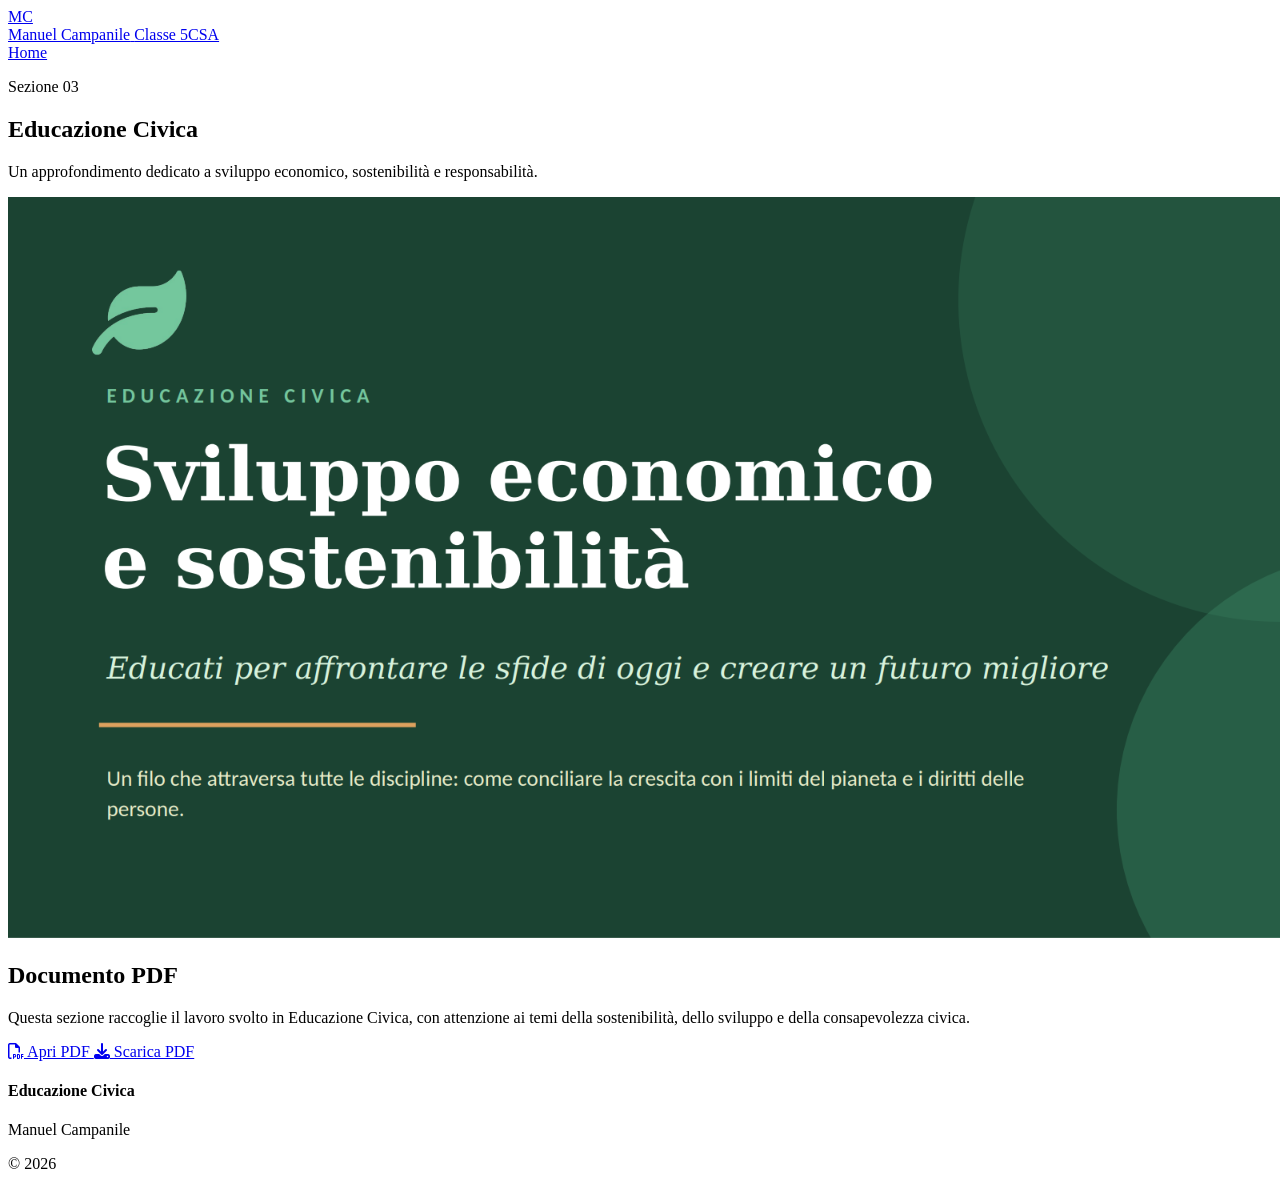
==== commit 61ba3129: "sper" ====
--- a/educazione-civica.html
+++ b/educazione-civica.html
@@ -4,46 +4,78 @@
   <meta charset="UTF-8" />
   <meta name="viewport" content="width=device-width, initial-scale=1.0" />
   <title>Educazione Civica - Manuel Campanile</title>
-  <link rel="stylesheet" href="styles.css" />
-  <link rel="stylesheet" href="https://cdnjs.cloudflare.com/ajax/libs/font-awesome/6.5.2/css/all.min.css"/>
+  <link rel="stylesheet" href="style.css" />
+  <link rel="stylesheet" href="https://cdnjs.cloudflare.com/ajax/libs/font-awesome/6.5.2/css/all.min.css">
 </head>
-<body>
-  <div class="page-bg"></div>
+<body class="doc-page">
 
-  <main class="doc-page">
-    <div class="doc-page-wrap">
-      <a href="index.html" class="top-back">
-        <i class="fa-solid fa-arrow-left"></i>
-        Torna alla home
+  <div class="bg-orb orb-1"></div>
+  <div class="bg-orb orb-2"></div>
+  <div class="bg-grid"></div>
+
+  <header class="site-header">
+    <div class="container nav-wrap">
+      <a href="index.html" class="brand">
+        <div class="brand-badge">MC</div>
+        <div class="brand-text">
+          <span class="brand-name">Manuel Campanile</span>
+          <span class="brand-class">Classe 5CSA</span>
+        </div>
       </a>
 
-      <section class="doc-hero">
-        <div class="doc-preview">
-          <img src="educazione-civica-cover.png" alt="Anteprima Educazione Civica">
+      <nav class="main-nav">
+        <a href="index.html">Home</a>
+      </nav>
+    </div>
+  </header>
+
+  <main class="document-page">
+    <div class="container">
+      <section class="document-hero reveal">
+        <div class="document-text">
+          <p class="eyebrow">Sezione 03</p>
+          <h1>Educazione Civica</h1>
+          <p class="document-subtitle">
+            Un approfondimento dedicato a sviluppo economico, sostenibilità e responsabilità.
+          </p>
+        </div>
+      </section>
+
+      <section class="document-card reveal delay-1">
+        <div class="document-cover">
+          <img src="educazione-civica-cover.png" alt="Copertina Educazione Civica">
         </div>
 
-        <div class="doc-info">
-          <h1>Educazione Civica</h1>
+        <div class="document-info">
+          <h2>Documento PDF</h2>
           <p>
-            Un approfondimento sul tema dello sviluppo economico e della sostenibilità,
-            con l’obiettivo di riflettere sul rapporto tra crescita, ambiente,
-            diritti e responsabilità verso il futuro.
+            Questa sezione raccoglie il lavoro svolto in Educazione Civica, con attenzione ai temi
+            della sostenibilità, dello sviluppo e della consapevolezza civica.
           </p>
 
-          <div class="doc-actions">
-            <a href="educazione-civica-2026.pdf" target="_blank" class="btn btn-primary">
-              <i class="fa-regular fa-file-pdf"></i>
-              Apri PDF
+          <div class="document-actions">
+            <a href="educazione-civica.pdf" target="_blank" class="btn btn-primary">
+              <i class="fa-regular fa-file-pdf"></i> Apri PDF
             </a>
-
-            <a href="index.html" class="btn btn-secondary">
-              <i class="fa-solid fa-house"></i>
-              Torna alla home
+            <a href="educazione-civica.pdf" download class="btn btn-secondary">
+              <i class="fa-solid fa-download"></i> Scarica PDF
             </a>
           </div>
         </div>
       </section>
     </div>
   </main>
+
+  <footer class="footer">
+    <div class="container footer-wrap">
+      <div>
+        <h4>Educazione Civica</h4>
+        <p>Manuel Campanile</p>
+      </div>
+      <p class="footer-copy">© 2026</p>
+    </div>
+  </footer>
+
+  <script src="script.js"></script>
 </body>
 </html>
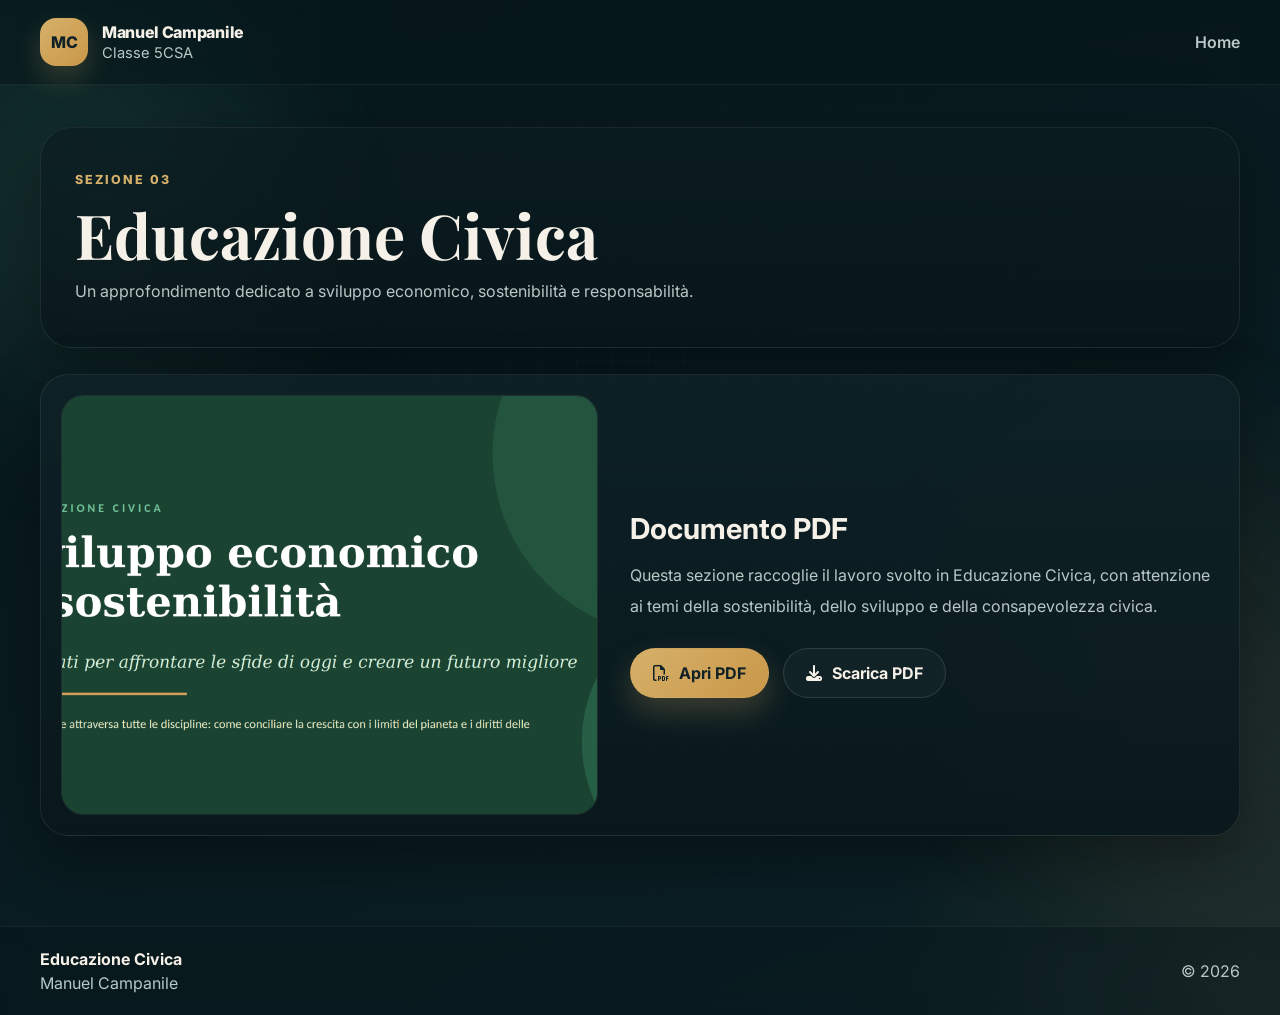
==== commit 9853980e: "mm" ====
--- a/educazione-civica.html
+++ b/educazione-civica.html
@@ -54,10 +54,10 @@
           </p>
 
           <div class="document-actions">
-            <a href="educazione-civica.pdf" target="_blank" class="btn btn-primary">
+            <a href="educazione-civica-2026.pdf" target="_blank" class="btn btn-primary">
               <i class="fa-regular fa-file-pdf"></i> Apri PDF
             </a>
-            <a href="educazione-civica.pdf" download class="btn btn-secondary">
+            <a href="educazione-civica-2026.pdf" download class="btn btn-secondary">
               <i class="fa-solid fa-download"></i> Scarica PDF
             </a>
           </div>
--- a/style.css
+++ b/style.css
@@ -0,0 +1,651 @@
+@import url('https://fonts.googleapis.com/css2?family=Inter:wght@400;500;600;700;800&family=Playfair+Display:wght@600;700;800&display=swap');
+
+:root{
+  --bg:#07171b;
+  --bg-2:#0b2025;
+  --panel:rgba(11,28,32,0.78);
+  --panel-2:rgba(14,34,39,0.90);
+  --line:rgba(255,255,255,0.08);
+  --line-strong:rgba(255,255,255,0.14);
+  --text:#f6f1e8;
+  --muted:#b9c7c6;
+  --gold:#d6b06a;
+  --gold-2:#c99849;
+  --green:#7cc5a6;
+  --shadow:0 24px 60px rgba(0,0,0,0.35);
+  --shadow-lg:0 40px 100px rgba(0,0,0,0.45);
+  --radius-xl:32px;
+  --radius-lg:24px;
+  --radius-md:18px;
+}
+
+*{
+  margin:0;
+  padding:0;
+  box-sizing:border-box;
+}
+
+html{
+  scroll-behavior:smooth;
+}
+
+body{
+  font-family:'Inter', sans-serif;
+  color:var(--text);
+  min-height:100vh;
+  overflow-x:hidden;
+  position:relative;
+  background:
+    radial-gradient(circle at top left, rgba(36,92,82,0.20), transparent 25%),
+    radial-gradient(circle at bottom right, rgba(214,176,106,0.12), transparent 25%),
+    linear-gradient(155deg, var(--bg), var(--bg-2));
+}
+
+/* Utility */
+.container{
+  width:min(1200px, calc(100% - 40px));
+  margin:0 auto;
+}
+
+a{
+  color:inherit;
+  text-decoration:none;
+}
+
+img{
+  max-width:100%;
+  display:block;
+}
+
+.cursor-glow{
+  position:fixed;
+  width:320px;
+  height:320px;
+  border-radius:50%;
+  pointer-events:none;
+  background:radial-gradient(circle, rgba(214,176,106,0.12) 0%, rgba(124,197,166,0.08) 35%, transparent 72%);
+  transform:translate(-50%, -50%);
+  z-index:0;
+  filter:blur(12px);
+  transition:transform 0.06s linear;
+}
+
+.bg-orb{
+  position:fixed;
+  border-radius:50%;
+  filter:blur(90px);
+  z-index:0;
+  pointer-events:none;
+  opacity:0.6;
+}
+
+.orb-1{
+  width:320px;
+  height:320px;
+  background:rgba(124,197,166,0.18);
+  top:8%;
+  left:-60px;
+}
+
+.orb-2{
+  width:360px;
+  height:360px;
+  background:rgba(214,176,106,0.16);
+  right:-80px;
+  bottom:8%;
+}
+
+.bg-grid{
+  position:fixed;
+  inset:0;
+  z-index:0;
+  pointer-events:none;
+  background-image:
+    linear-gradient(rgba(255,255,255,0.025) 1px, transparent 1px),
+    linear-gradient(90deg, rgba(255,255,255,0.025) 1px, transparent 1px);
+  background-size:36px 36px;
+  mask-image: radial-gradient(circle at center, rgba(0,0,0,0.9), transparent 85%);
+}
+
+/* Header */
+.site-header{
+  position:sticky;
+  top:0;
+  z-index:20;
+  backdrop-filter:blur(14px);
+  background:rgba(7,23,27,0.55);
+  border-bottom:1px solid rgba(255,255,255,0.06);
+}
+
+.nav-wrap{
+  min-height:84px;
+  display:flex;
+  align-items:center;
+  justify-content:space-between;
+  gap:24px;
+}
+
+.brand{
+  display:flex;
+  align-items:center;
+  gap:14px;
+}
+
+.brand-badge{
+  width:48px;
+  height:48px;
+  border-radius:16px;
+  display:grid;
+  place-items:center;
+  font-weight:800;
+  color:#102126;
+  background:linear-gradient(135deg, var(--gold), var(--gold-2));
+  box-shadow:0 12px 28px rgba(214,176,106,0.22);
+}
+
+.brand-text{
+  display:flex;
+  flex-direction:column;
+  gap:2px;
+}
+
+.brand-name{
+  font-weight:800;
+  font-size:1rem;
+  letter-spacing:-0.02em;
+}
+
+.brand-class{
+  color:var(--muted);
+  font-size:0.92rem;
+}
+
+.main-nav{
+  display:flex;
+  align-items:center;
+  gap:22px;
+}
+
+.main-nav a{
+  color:var(--muted);
+  font-weight:600;
+  transition:0.25s ease;
+}
+
+.main-nav a:hover{
+  color:var(--text);
+}
+
+/* Hero */
+.hero{
+  position:relative;
+  z-index:1;
+  min-height:calc(100vh - 84px);
+  display:flex;
+  align-items:center;
+  padding:48px 0 38px;
+}
+
+.hero-grid{
+  display:grid;
+  grid-template-columns:1.08fr 0.92fr;
+  gap:36px;
+  align-items:center;
+}
+
+.hero-left{
+  background:linear-gradient(180deg, rgba(11,28,32,0.72), rgba(9,22,26,0.82));
+  border:1px solid var(--line);
+  border-radius:var(--radius-xl);
+  padding:48px 44px;
+  box-shadow:var(--shadow-lg);
+  backdrop-filter:blur(14px);
+}
+
+.eyebrow{
+  display:inline-block;
+  color:var(--gold);
+  text-transform:uppercase;
+  letter-spacing:0.16em;
+  font-size:0.78rem;
+  font-weight:800;
+  margin-bottom:16px;
+}
+
+.hero-left h1{
+  font-family:'Playfair Display', serif;
+  font-size:clamp(52px, 7vw, 88px);
+  line-height:0.95;
+  letter-spacing:-0.04em;
+  margin-bottom:10px;
+}
+
+.hero-class{
+  font-size:1.08rem;
+  color:var(--green);
+  font-weight:700;
+  margin-bottom:24px;
+}
+
+.hero-quote{
+  font-size:1.08rem;
+  line-height:1.95;
+  color:var(--text);
+  max-width:760px;
+  margin-bottom:22px;
+}
+
+.hero-text{
+  color:var(--muted);
+  line-height:1.9;
+  max-width:720px;
+}
+
+.hero-actions{
+  margin-top:30px;
+  display:flex;
+  gap:14px;
+}
+
+.hero-right{
+  display:flex;
+  justify-content:center;
+}
+
+.hero-visual-card{
+  width:100%;
+  max-width:520px;
+  border-radius:28px;
+  padding:14px;
+  background:linear-gradient(180deg, rgba(16,37,42,0.84), rgba(10,24,28,0.88));
+  border:1px solid var(--line);
+  box-shadow:var(--shadow-lg);
+  overflow:hidden;
+  transform-style:preserve-3d;
+  transition:transform 0.2s ease;
+}
+
+.hero-image{
+  width:100%;
+  height:600px;
+  object-fit:cover;
+  object-position:center;
+  border-radius:22px;
+  border:1px solid rgba(255,255,255,0.08);
+}
+
+/* Buttons */
+.btn{
+  display:inline-flex;
+  align-items:center;
+  justify-content:center;
+  gap:10px;
+  padding:14px 22px;
+  border-radius:999px;
+  font-weight:700;
+  transition:0.28s ease;
+  border:1px solid transparent;
+}
+
+.btn-primary{
+  background:linear-gradient(135deg, var(--gold), var(--gold-2));
+  color:#102126;
+  box-shadow:0 14px 30px rgba(214,176,106,0.24);
+}
+
+.btn-primary:hover{
+  transform:translateY(-2px);
+  filter:brightness(1.03);
+}
+
+.btn-secondary{
+  background:rgba(255,255,255,0.03);
+  color:var(--text);
+  border-color:rgba(255,255,255,0.12);
+}
+
+.btn-secondary:hover{
+  transform:translateY(-2px);
+  border-color:rgba(214,176,106,0.30);
+}
+
+/* Sections */
+.sections{
+  position:relative;
+  z-index:1;
+  padding:40px 0 90px;
+}
+
+.section-heading{
+  max-width:840px;
+  margin:0 auto 34px;
+  text-align:center;
+}
+
+.section-heading h2{
+  font-family:'Playfair Display', serif;
+  font-size:clamp(34px, 4vw, 52px);
+  margin-bottom:12px;
+  line-height:1.04;
+}
+
+.section-heading p{
+  color:var(--muted);
+  line-height:1.9;
+}
+
+.cards-grid{
+  display:grid;
+  grid-template-columns:repeat(3, 1fr);
+  gap:24px;
+}
+
+.big-card{
+  position:relative;
+  overflow:hidden;
+  border-radius:28px;
+  background:linear-gradient(180deg, rgba(14,34,39,0.88), rgba(10,24,28,0.95));
+  border:1px solid rgba(255,255,255,0.08);
+  box-shadow:var(--shadow);
+  transition:transform 0.35s ease, box-shadow 0.35s ease, border-color 0.35s ease;
+}
+
+.big-card:hover{
+  transform:translateY(-10px);
+  box-shadow:0 34px 80px rgba(0,0,0,0.42);
+  border-color:rgba(214,176,106,0.28);
+}
+
+.card-cover{
+  position:relative;
+  padding:18px 18px 0;
+}
+
+.card-cover img{
+  width:100%;
+  height:230px;
+  object-fit:cover;
+  border-radius:22px;
+  border:1px solid rgba(255,255,255,0.08);
+}
+
+.card-cover-overlay{
+  position:absolute;
+  inset:18px 18px 0;
+  border-radius:22px;
+  background:linear-gradient(to top, rgba(0,0,0,0.18), transparent 50%);
+  pointer-events:none;
+}
+
+.card-content{
+  padding:24px 22px 26px;
+}
+
+.card-icon{
+  width:52px;
+  height:52px;
+  border-radius:16px;
+  display:grid;
+  place-items:center;
+  margin-bottom:16px;
+  font-size:1.15rem;
+  color:var(--gold);
+  background:linear-gradient(135deg, rgba(124,197,166,0.14), rgba(214,176,106,0.12));
+  border:1px solid rgba(255,255,255,0.08);
+}
+
+.card-content h3{
+  font-size:1.36rem;
+  margin-bottom:12px;
+}
+
+.card-content p{
+  color:var(--muted);
+  line-height:1.85;
+  min-height:120px;
+}
+
+.card-link{
+  margin-top:18px;
+  display:inline-flex;
+  align-items:center;
+  gap:10px;
+  color:var(--gold);
+  font-weight:700;
+}
+
+/* Document pages */
+.document-page{
+  position:relative;
+  z-index:1;
+  padding:42px 0 90px;
+}
+
+.document-hero{
+  margin-bottom:26px;
+  background:linear-gradient(180deg, rgba(11,28,32,0.72), rgba(9,22,26,0.82));
+  border:1px solid var(--line);
+  border-radius:var(--radius-xl);
+  padding:40px 34px;
+  box-shadow:var(--shadow);
+}
+
+.document-hero h1{
+  font-family:'Playfair Display', serif;
+  font-size:clamp(38px, 5vw, 62px);
+  line-height:1.02;
+  margin-bottom:10px;
+}
+
+.document-subtitle{
+  color:var(--muted);
+  line-height:1.9;
+  max-width:800px;
+}
+
+.document-card{
+  display:grid;
+  grid-template-columns:0.95fr 1.05fr;
+  gap:28px;
+  align-items:stretch;
+  background:linear-gradient(180deg, rgba(14,34,39,0.88), rgba(10,24,28,0.95));
+  border:1px solid rgba(255,255,255,0.08);
+  border-radius:28px;
+  padding:20px;
+  box-shadow:var(--shadow);
+}
+
+.document-cover img{
+  width:100%;
+  height:100%;
+  min-height:420px;
+  object-fit:cover;
+  border-radius:22px;
+  border:1px solid rgba(255,255,255,0.08);
+}
+
+.document-info{
+  display:flex;
+  flex-direction:column;
+  justify-content:center;
+  padding:8px 8px 8px 4px;
+}
+
+.document-info h2{
+  font-size:1.8rem;
+  margin-bottom:14px;
+}
+
+.document-info p{
+  color:var(--muted);
+  line-height:1.95;
+  margin-bottom:26px;
+}
+
+.document-actions{
+  display:flex;
+  flex-wrap:wrap;
+  gap:14px;
+}
+
+/* Footer */
+.footer{
+  position:relative;
+  z-index:1;
+  border-top:1px solid rgba(255,255,255,0.06);
+  background:rgba(7,23,27,0.45);
+  backdrop-filter:blur(10px);
+}
+
+.footer-wrap{
+  min-height:88px;
+  display:flex;
+  align-items:center;
+  justify-content:space-between;
+  gap:18px;
+  padding:18px 0;
+}
+
+.footer h4{
+  margin-bottom:4px;
+}
+
+.footer p,
+.footer-copy{
+  color:var(--muted);
+}
+
+/* Reveal */
+.reveal{
+  opacity:0;
+  transform:translateY(28px);
+  animation:revealUp 0.9s ease forwards;
+}
+
+.delay-1{ animation-delay:0.14s; }
+.delay-2{ animation-delay:0.28s; }
+
+@keyframes revealUp{
+  to{
+    opacity:1;
+    transform:translateY(0);
+  }
+}
+
+/* Responsive */
+@media (max-width: 1100px){
+  .hero-grid{
+    grid-template-columns:1fr;
+  }
+
+  .hero-right{
+    order:-1;
+  }
+
+  .cards-grid{
+    grid-template-columns:1fr;
+  }
+
+  .document-card{
+    grid-template-columns:1fr;
+  }
+
+  .document-cover img{
+    min-height:340px;
+  }
+
+  .hero-visual-card{
+    max-width:560px;
+  }
+}
+
+@media (max-width: 760px){
+  .container{
+    width:min(100% - 28px, 1200px);
+  }
+
+  .nav-wrap{
+    min-height:78px;
+  }
+
+  .main-nav{
+    gap:14px;
+    font-size:0.95rem;
+  }
+
+  .hero{
+    min-height:auto;
+    padding:28px 0 26px;
+  }
+
+  .hero-left{
+    padding:30px 22px 28px;
+    border-radius:24px;
+  }
+
+  .hero-left h1{
+    font-size:3rem;
+  }
+
+  .hero-quote{
+    font-size:0.98rem;
+    line-height:1.8;
+  }
+
+  .hero-image{
+    height:420px;
+    border-radius:16px;
+  }
+
+  .hero-visual-card{
+    padding:10px;
+    border-radius:22px;
+  }
+
+  .section-heading{
+    margin-bottom:24px;
+  }
+
+  .section-heading h2{
+    font-size:2rem;
+  }
+
+  .card-content p{
+    min-height:auto;
+  }
+
+  .document-hero{
+    padding:28px 20px;
+    border-radius:24px;
+  }
+
+  .document-card{
+    padding:14px;
+    border-radius:24px;
+    gap:18px;
+  }
+
+  .document-cover img{
+    min-height:260px;
+    border-radius:18px;
+  }
+
+  .document-info{
+    padding:4px;
+  }
+
+  .document-info h2{
+    font-size:1.45rem;
+  }
+
+  .document-actions{
+    flex-direction:column;
+    align-items:stretch;
+  }
+
+  .footer-wrap{
+    flex-direction:column;
+    align-items:flex-start;
+    justify-content:center;
+  }
+}
